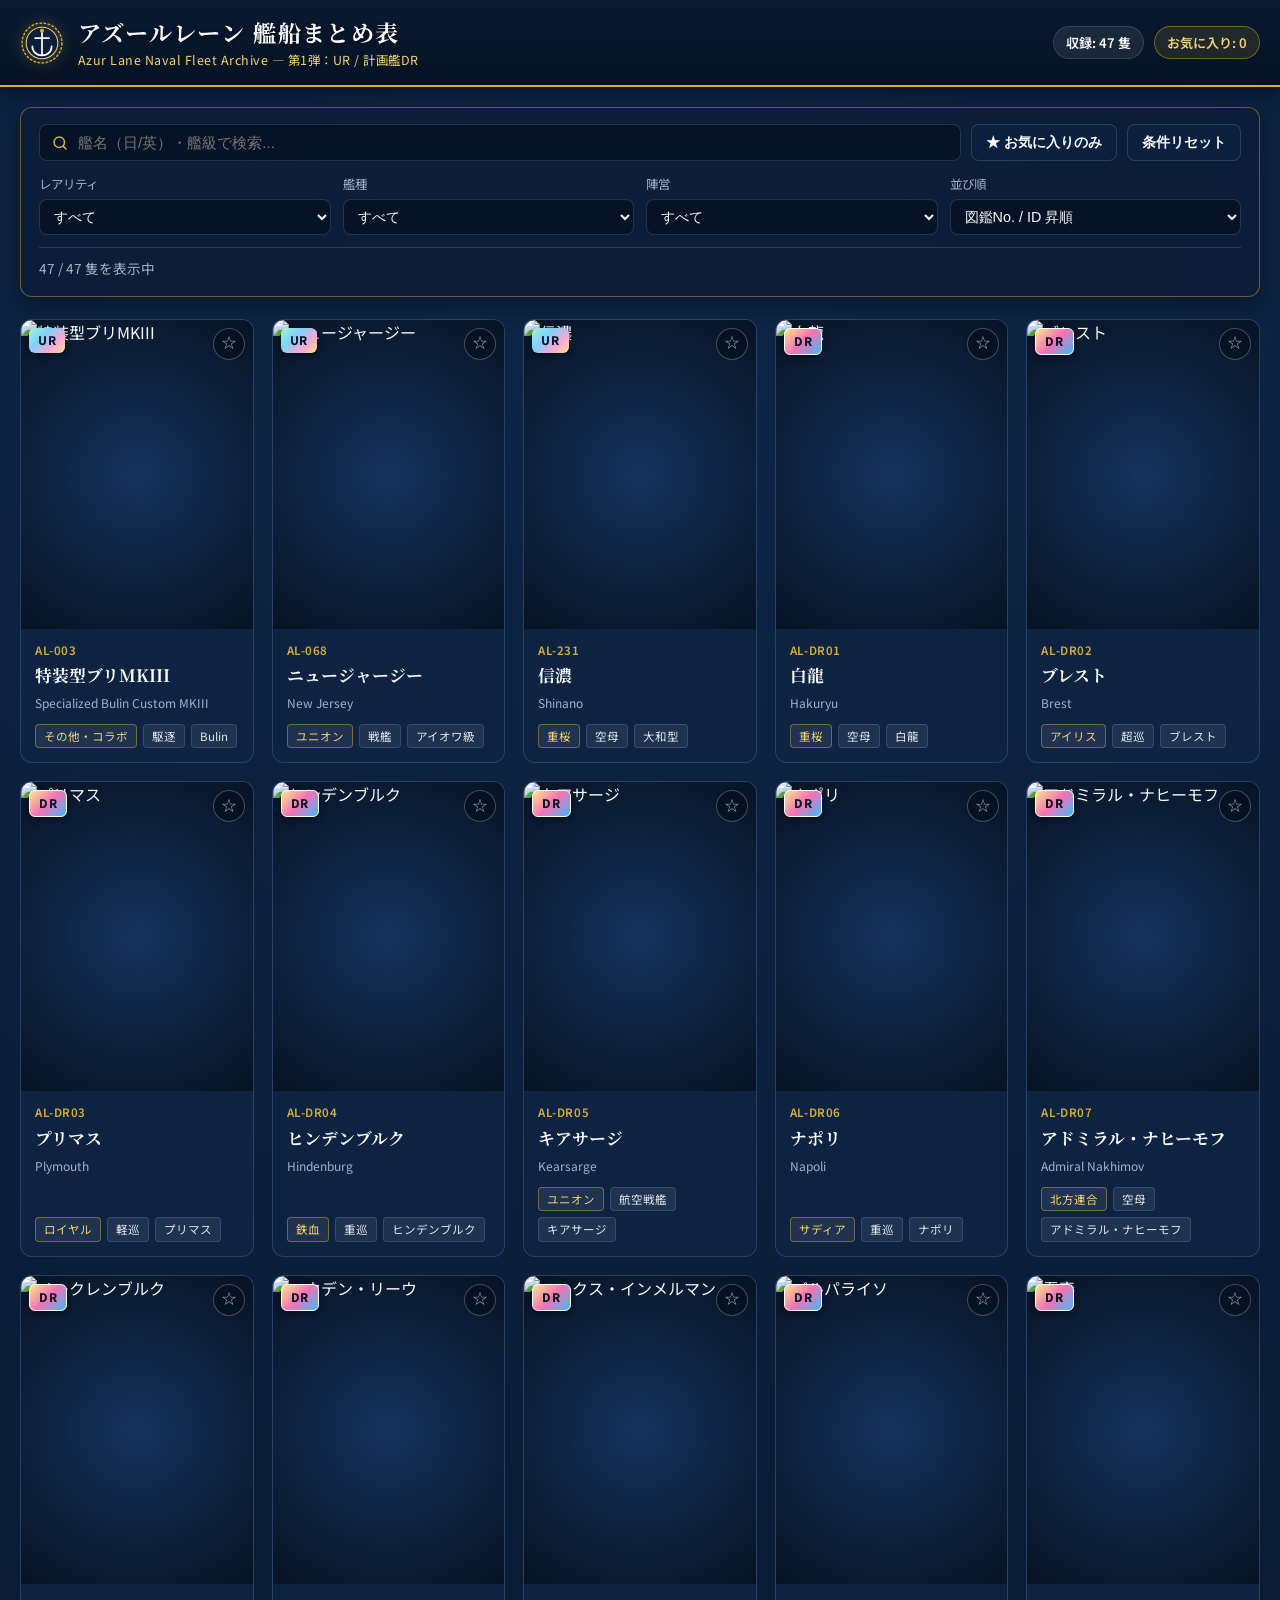
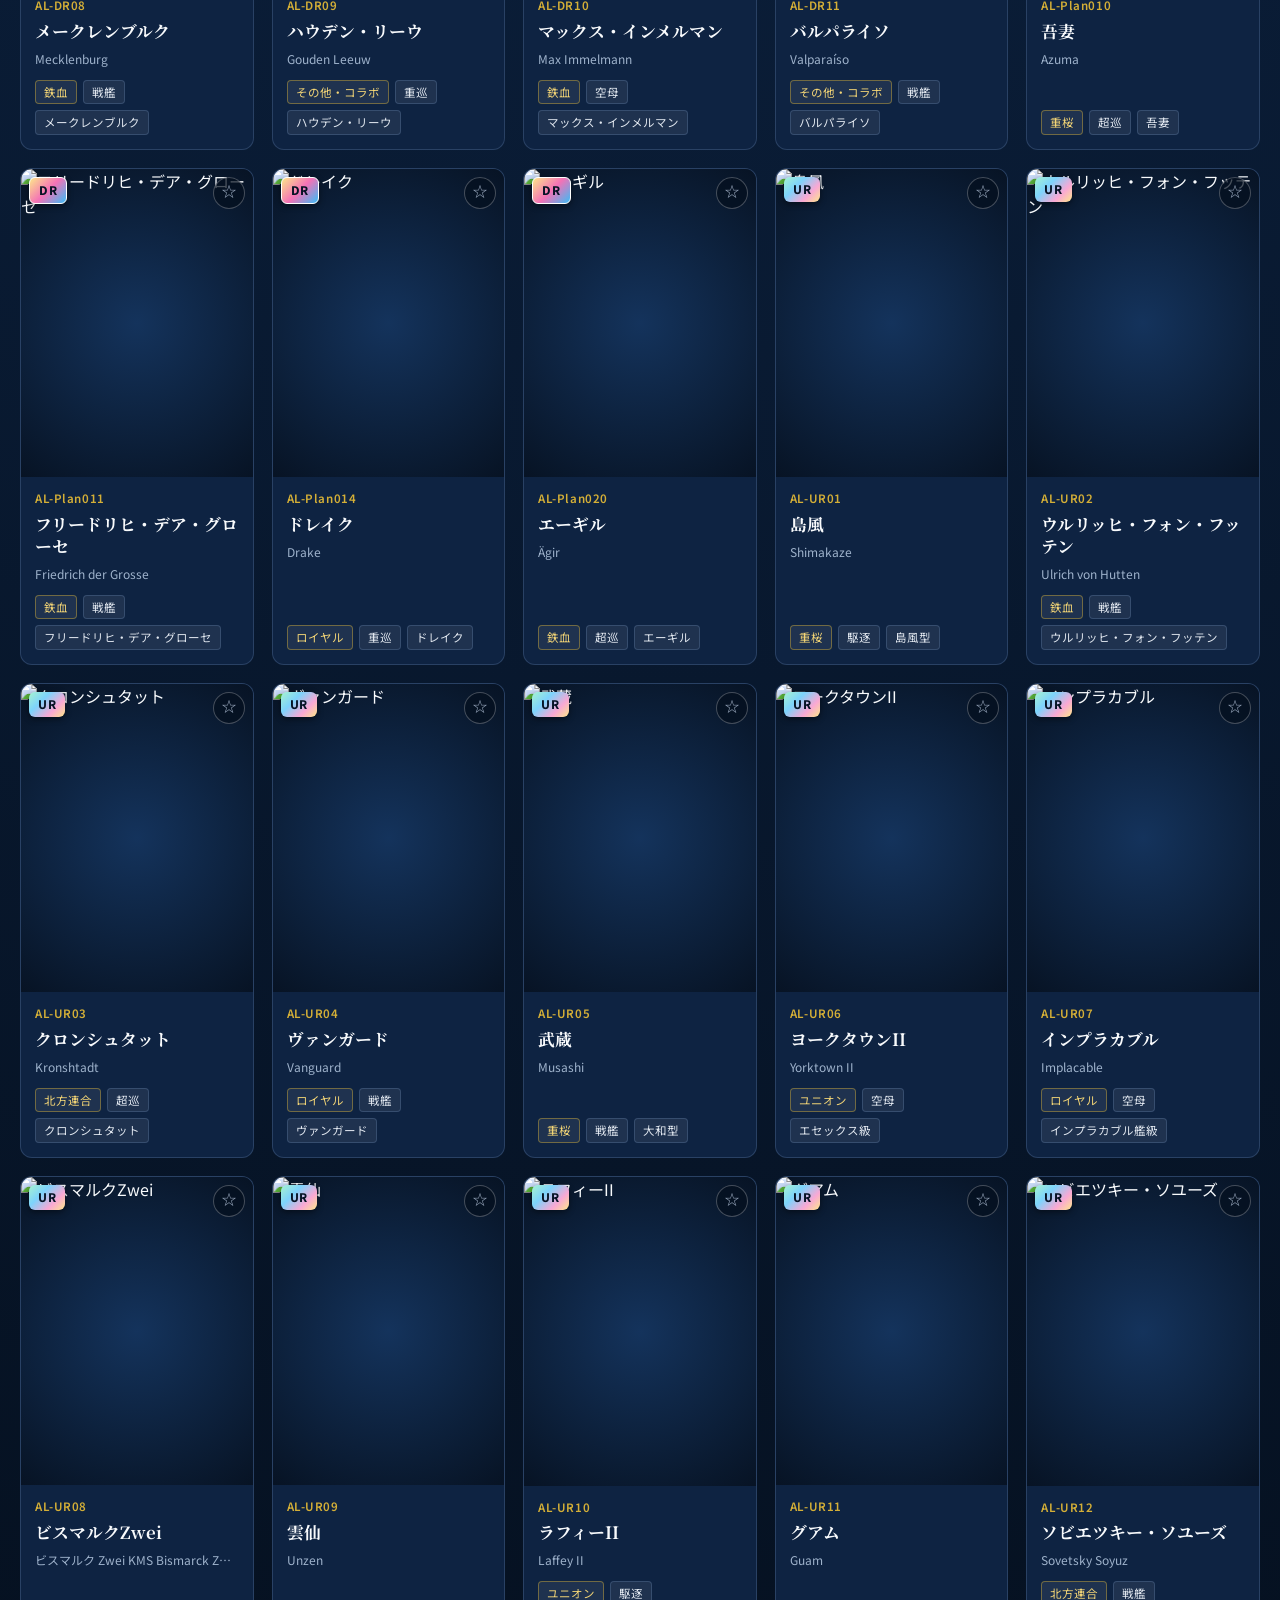
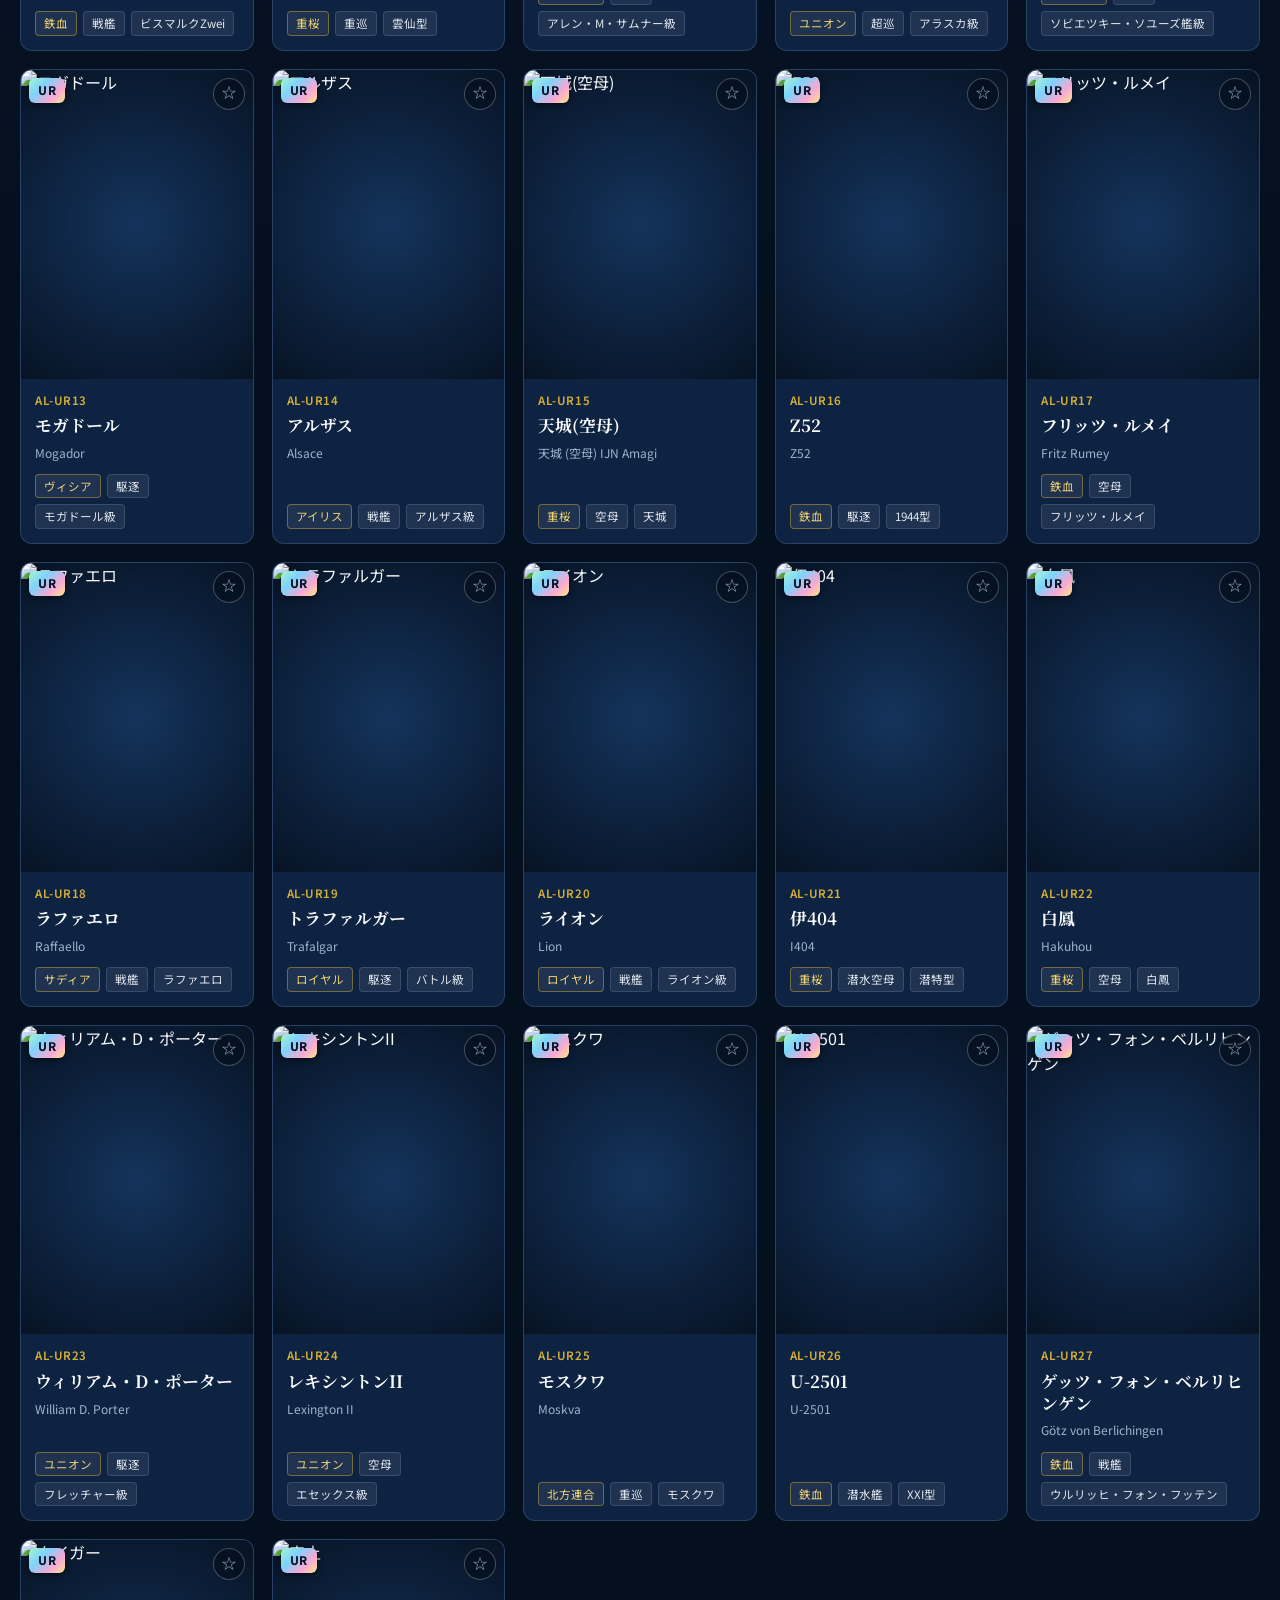
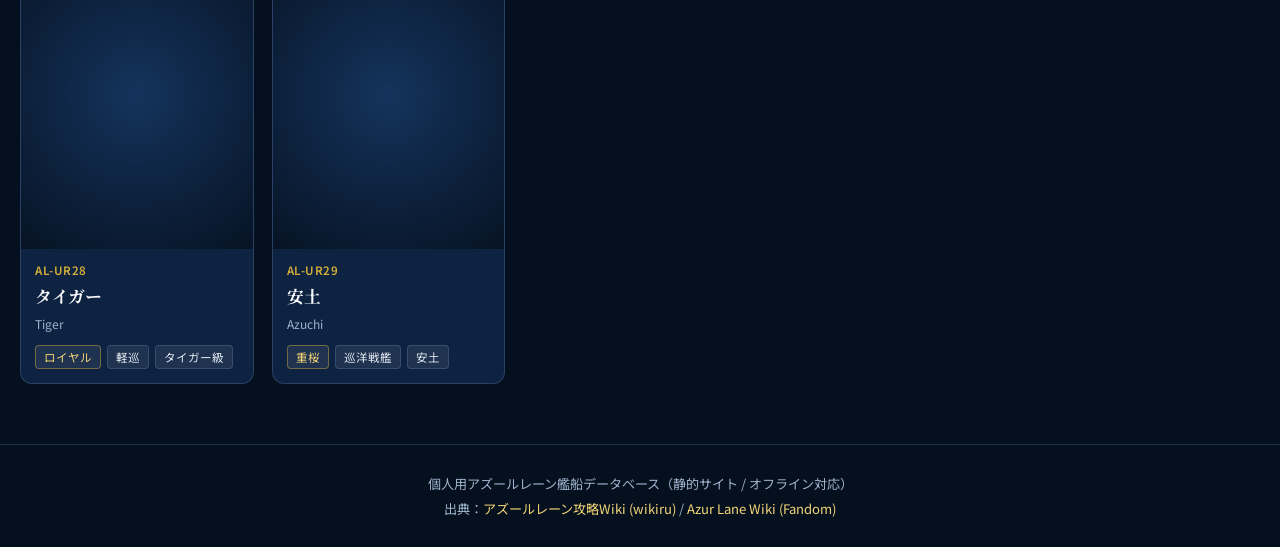
==== app/index.html @ b66659e2 "feat: build Azur Lane ship summary tool (v1: 47 UR/DR ships)" ====
<!DOCTYPE html>
<html lang="ja">
<head>
  <meta charset="UTF-8">
  <meta name="viewport" content="width=device-width, initial-scale=1.0">
  <title>アズールレーン 艦船まとめ表</title>
  <meta name="description" content="『アズールレーン』の艦船（UR・計画艦DR）データベース・スキル・着せ替えまとめ">
  <meta name="theme-color" content="#0f2744">
  <link rel="manifest" href="manifest.json">
  <link rel="preconnect" href="https://fonts.googleapis.com">
  <link rel="preconnect" href="https://fonts.gstatic.com" crossorigin>
  <link href="https://fonts.googleapis.com/css2?family=Noto+Sans+JP:wght@400;500;700&family=Noto+Serif+JP:wght@600;700&display=swap" rel="stylesheet">
  <link rel="stylesheet" href="style.css">
</head>
<body>
  <header class="naval-header">
    <div class="header-inner">
      <div class="brand">
        <svg class="brand-emblem" viewBox="0 0 64 64" width="44" height="44" aria-hidden="true">
          <circle cx="32" cy="32" r="29" fill="none" stroke="#d4af37" stroke-width="2" stroke-dasharray="4 2"/>
          <circle cx="32" cy="32" r="23" fill="#0b1f3a" stroke="#f0d078" stroke-width="1.5"/>
          <path d="M32 14v36M22 25h20M18 37c0 8 6.5 13 14 13s14-5 14-13" fill="none" stroke="#f8fafc" stroke-width="2.6" stroke-linecap="round" stroke-linejoin="round"/>
          <circle cx="32" cy="14" r="3" fill="#d4af37"/>
        </svg>
        <div>
          <h1 class="brand-title">アズールレーン 艦船まとめ表</h1>
          <p class="brand-sub">Azur Lane Naval Fleet Archive — 第1弾：UR / 計画艦DR</p>
        </div>
      </div>
      <div class="header-stats">
        <span class="stat-pill" id="totalCountPill">収録: -- 隻</span>
        <span class="stat-pill stat-pill-gold" id="favCountPill">お気に入り: 0</span>
      </div>
    </div>
  </header>

  <main class="container">
    <section class="controls-panel" aria-label="検索・フィルター">
      <div class="search-row">
        <div class="search-box">
          <svg class="search-icon" viewBox="0 0 24 24" width="18" height="18" aria-hidden="true">
            <circle cx="11" cy="11" r="7" fill="none" stroke="currentColor" stroke-width="2"/>
            <path d="M20 20l-3.5-3.5" stroke="currentColor" stroke-width="2" stroke-linecap="round"/>
          </svg>
          <input type="search" id="searchInput" placeholder="艦名（日/英）・艦級で検索..." autocomplete="off">
        </div>
        <button type="button" id="favFilterBtn" class="btn-toggle" aria-pressed="false">
          <span class="star-icon">★</span> お気に入りのみ
        </button>
        <button type="button" id="resetBtn" class="btn-secondary">条件リセット</button>
      </div>

      <div class="filter-row">
        <label class="filter-group">
          <span>レアリティ</span>
          <select id="rarityFilter">
            <option value="ALL">すべて</option>
            <option value="UR">UR（通常・計画DR）</option>
            <option value="DR">計画艦 DR のみ</option>
            <option value="UR_ONLY">通常 UR のみ</option>
          </select>
        </label>

        <label class="filter-group">
          <span>艦種</span>
          <select id="typeFilter">
            <option value="ALL">すべて</option>
          </select>
        </label>

        <label class="filter-group">
          <span>陣営</span>
          <select id="factionFilter">
            <option value="ALL">すべて</option>
          </select>
        </label>

        <label class="filter-group">
          <span>並び順</span>
          <select id="sortSelect">
            <option value="id-asc">図鑑No. / ID 昇順</option>
            <option value="rarity-desc">レアリティ順 (DR / UR)</option>
            <option value="name-asc">名前順 (あ〜ん / A-Z)</option>
          </select>
        </label>
      </div>

      <div class="result-bar">
        <span id="resultCountText">0 隻を表示中</span>
      </div>
    </section>

    <section id="shipGrid" class="ship-grid" aria-live="polite"></section>
    <div id="emptyState" class="empty-state hidden">
      <p>条件に一致する艦船が見つかりませんでした。</p>
    </div>
  </main>

  <footer class="naval-footer">
    <p>個人用アズールレーン艦船データベース（静的サイト / オフライン対応）</p>
    <p class="footer-note">出典：<a href="https://azurlane.wikiru.jp/" target="_blank" rel="noopener noreferrer">アズールレーン攻略Wiki (wikiru)</a> / <a href="https://blhx.fandom.com/wiki/Full_Ship_List" target="_blank" rel="noopener noreferrer">Azur Lane Wiki (Fandom)</a></p>
  </footer>

  <!-- 詳細モーダル -->
  <div id="detailModal" class="modal hidden" role="dialog" aria-modal="true" aria-labelledby="modalTitle">
    <div class="modal-backdrop" id="modalBackdrop"></div>
    <div class="modal-dialog">
      <button type="button" class="modal-close" id="modalCloseBtn" aria-label="閉じる">&times;</button>
      <div class="modal-body" id="modalBody"></div>
    </div>
  </div>

  <!-- 画像拡大ライトボックス -->
  <div id="lightbox" class="lightbox hidden" role="dialog" aria-modal="true" aria-label="画像拡大表示">
    <button type="button" class="lightbox-close" id="lightboxCloseBtn" aria-label="拡大を閉じる">&times;</button>
    <img id="lightboxImg" src="" alt="">
    <p id="lightboxCaption" class="lightbox-caption"></p>
  </div>

  <script src="data.js"></script>
  <script src="app.js"></script>
</body>
</html>
---- app/style.css ----
:root {
  --bg-deep: #05101f;
  --bg-navy: #0a1b33;
  --bg-card: #0e2342;
  --bg-card-hover: #142e54;
  --bg-panel: rgba(12, 30, 56, 0.92);
  --border-gold: rgba(212, 175, 55, 0.45);
  --border-subtle: rgba(148, 184, 232, 0.2);
  --gold: #d4af37;
  --gold-bright: #f3d576;
  --text-main: #f8fafc;
  --text-muted: #9fb3cc;
  --accent-blue: #38bdf8;
  --font-sans: 'Noto Sans JP', -apple-system, BlinkMacSystemFont, 'Segoe UI', sans-serif;
  --font-serif: 'Noto Serif JP', 'Yu Mincho', 'Hiragino Mincho ProN', Georgia, serif;
}

* {
  box-sizing: border-box;
  margin: 0;
  padding: 0;
}

body {
  font-family: var(--font-sans);
  background: radial-gradient(circle at top center, #0e274a 0%, var(--bg-deep) 65%);
  color: var(--text-main);
  min-height: 100vh;
  line-height: 1.6;
}

.hidden {
  display: none !important;
}

/* Header */
.naval-header {
  background: linear-gradient(180deg, #091a32 0%, #061224 100%);
  border-bottom: 2px solid var(--gold);
  box-shadow: 0 4px 20px rgba(0, 0, 0, 0.5);
  position: sticky;
  top: 0;
  z-index: 40;
}

.header-inner {
  max-width: 1280px;
  margin: 0 auto;
  padding: 14px 20px;
  display: flex;
  flex-wrap: wrap;
  align-items: center;
  justify-content: space-between;
  gap: 12px;
}

.brand {
  display: flex;
  align-items: center;
  gap: 14px;
}

.brand-emblem {
  flex-shrink: 0;
  filter: drop-shadow(0 0 8px rgba(212, 175, 55, 0.35));
}

.brand-title {
  font-family: var(--font-serif);
  font-size: 1.45rem;
  font-weight: 700;
  letter-spacing: 0.06em;
  color: var(--text-main);
  text-shadow: 0 1px 4px rgba(0, 0, 0, 0.6);
}

.brand-sub {
  font-size: 0.78rem;
  color: var(--gold-bright);
  letter-spacing: 0.04em;
}

.header-stats {
  display: flex;
  gap: 10px;
  align-items: center;
}

.stat-pill {
  padding: 5px 12px;
  border-radius: 999px;
  font-size: 0.82rem;
  font-weight: 600;
  background: rgba(255, 255, 255, 0.08);
  border: 1px solid var(--border-subtle);
  color: var(--text-main);
}

.stat-pill-gold {
  border-color: var(--border-gold);
  color: var(--gold-bright);
  background: rgba(212, 175, 55, 0.12);
}

/* Container */
.container {
  max-width: 1280px;
  margin: 0 auto;
  padding: 20px;
}

/* Controls */
.controls-panel {
  background: var(--bg-panel);
  border: 1px solid var(--border-gold);
  border-radius: 12px;
  padding: 16px 18px;
  margin-bottom: 22px;
  box-shadow: 0 8px 24px rgba(0, 0, 0, 0.35);
}

.search-row {
  display: flex;
  flex-wrap: wrap;
  gap: 10px;
  margin-bottom: 14px;
}

.search-box {
  flex: 1 1 260px;
  position: relative;
  display: flex;
  align-items: center;
}

.search-icon {
  position: absolute;
  left: 12px;
  color: var(--gold);
  pointer-events: none;
}

.search-box input {
  width: 100%;
  padding: 9px 14px 9px 38px;
  border-radius: 8px;
  border: 1px solid var(--border-subtle);
  background: #061326;
  color: var(--text-main);
  font-size: 0.95rem;
  outline: none;
  transition: border-color 0.2s;
}

.search-box input:focus {
  border-color: var(--gold);
}

.btn-toggle, .btn-secondary {
  padding: 8px 14px;
  border-radius: 8px;
  border: 1px solid var(--border-subtle);
  background: #0b203d;
  color: var(--text-main);
  font-size: 0.88rem;
  font-weight: 600;
  cursor: pointer;
  transition: all 0.2s;
}

.btn-toggle:hover, .btn-secondary:hover {
  border-color: var(--gold);
  background: #133057;
}

.btn-toggle.active {
  background: rgba(212, 175, 55, 0.2);
  border-color: var(--gold-bright);
  color: var(--gold-bright);
}

.filter-row {
  display: grid;
  grid-template-columns: repeat(auto-fit, minmax(180px, 1fr));
  gap: 12px;
}

.filter-group {
  display: flex;
  flex-direction: column;
  gap: 4px;
  font-size: 0.78rem;
  color: var(--text-muted);
}

.filter-group select {
  padding: 8px 10px;
  border-radius: 8px;
  border: 1px solid var(--border-subtle);
  background: #061326;
  color: var(--text-main);
  font-size: 0.9rem;
  outline: none;
}

.filter-group select:focus {
  border-color: var(--gold);
}

.result-bar {
  margin-top: 12px;
  padding-top: 10px;
  border-top: 1px solid var(--border-subtle);
  font-size: 0.85rem;
  color: var(--text-muted);
}

/* Ship Grid */
.ship-grid {
  display: grid;
  grid-template-columns: repeat(auto-fill, minmax(220px, 1fr));
  gap: 18px;
}

.ship-card {
  background: var(--bg-card);
  border: 1px solid var(--border-subtle);
  border-radius: 12px;
  overflow: hidden;
  display: flex;
  flex-direction: column;
  cursor: pointer;
  transition: transform 0.2s, border-color 0.2s, box-shadow 0.2s;
  position: relative;
}

.ship-card:hover {
  transform: translateY(-4px);
  border-color: var(--gold);
  background: var(--bg-card-hover);
  box-shadow: 0 10px 26px rgba(0, 0, 0, 0.45);
}

.card-thumb-wrap {
  position: relative;
  width: 100%;
  aspect-ratio: 3 / 4;
  background: radial-gradient(circle at center, #14335c 0%, #071324 100%);
  overflow: hidden;
}

.card-thumb {
  width: 100%;
  height: 100%;
  object-fit: cover;
  object-position: top center;
  transition: transform 0.3s;
}

.ship-card:hover .card-thumb {
  transform: scale(1.04);
}

.card-fav-btn {
  position: absolute;
  top: 8px;
  right: 8px;
  width: 32px;
  height: 32px;
  border-radius: 50%;
  border: 1px solid rgba(255, 255, 255, 0.25);
  background: rgba(5, 16, 31, 0.72);
  color: #94a3b8;
  font-size: 1rem;
  cursor: pointer;
  display: flex;
  align-items: center;
  justify-content: center;
  z-index: 2;
  transition: all 0.2s;
}

.card-fav-btn:hover, .card-fav-btn.active {
  color: var(--gold-bright);
  border-color: var(--gold);
  background: rgba(15, 39, 68, 0.92);
}

.rarity-badge {
  position: absolute;
  top: 8px;
  left: 8px;
  padding: 3px 9px;
  border-radius: 6px;
  font-size: 0.74rem;
  font-weight: 800;
  letter-spacing: 0.06em;
  color: #061325;
  box-shadow: 0 2px 6px rgba(0, 0, 0, 0.45);
}

.rarity-ur {
  background: linear-gradient(135deg, #a7f3d0 0%, #7dd3fc 35%, #f9a8d4 70%, #fde68a 100%);
}

.rarity-dr {
  background: linear-gradient(135deg, #fde68a 0%, #f472b6 50%, #38bdf8 100%);
  border: 1px solid #fff;
}

.card-body {
  padding: 12px 14px 14px;
  display: flex;
  flex-direction: column;
  gap: 6px;
  flex: 1;
}

.card-id {
  font-size: 0.72rem;
  color: var(--gold);
  font-weight: 600;
  letter-spacing: 0.05em;
}

.card-name {
  font-family: var(--font-serif);
  font-size: 1.05rem;
  font-weight: 700;
  color: var(--text-main);
  line-height: 1.3;
}

.card-name-en {
  font-size: 0.75rem;
  color: var(--text-muted);
  white-space: nowrap;
  overflow: hidden;
  text-overflow: ellipsis;
}

.card-tags {
  display: flex;
  flex-wrap: wrap;
  gap: 6px;
  margin-top: auto;
  padding-top: 6px;
}

.tag {
  font-size: 0.72rem;
  padding: 2px 8px;
  border-radius: 4px;
  background: rgba(255, 255, 255, 0.07);
  border: 1px solid var(--border-subtle);
  color: #e2e8f0;
}

.tag-faction {
  border-color: var(--border-gold);
  color: var(--gold-bright);
}

.empty-state {
  text-align: center;
  padding: 60px 20px;
  color: var(--text-muted);
  background: var(--bg-panel);
  border-radius: 12px;
  border: 1px dashed var(--border-subtle);
}

/* Modal */
.modal {
  position: fixed;
  inset: 0;
  z-index: 100;
  display: flex;
  align-items: center;
  justify-content: center;
  padding: 16px;
}

.modal-backdrop {
  position: absolute;
  inset: 0;
  background: rgba(3, 10, 20, 0.8);
  backdrop-filter: blur(4px);
}

.modal-dialog {
  position: relative;
  width: 100%;
  max-width: 900px;
  max-height: 90vh;
  overflow-y: auto;
  background: var(--bg-navy);
  border: 1.5px solid var(--gold);
  border-radius: 14px;
  box-shadow: 0 20px 50px rgba(0, 0, 0, 0.7);
  padding: 24px;
  z-index: 1;
}

.modal-close {
  position: absolute;
  top: 12px;
  right: 16px;
  background: none;
  border: none;
  color: var(--text-muted);
  font-size: 1.9rem;
  line-height: 1;
  cursor: pointer;
}

.modal-close:hover {
  color: var(--gold-bright);
}

.modal-grid {
  display: grid;
  grid-template-columns: 300px 1fr;
  gap: 24px;
}

@media (max-width: 760px) {
  .modal-grid {
    grid-template-columns: 1fr;
  }
}

.gallery-main {
  background: #061325;
  border: 1px solid var(--border-subtle);
  border-radius: 10px;
  overflow: hidden;
  cursor: zoom-in;
  position: relative;
}

.gallery-main img {
  width: 100%;
  max-height: 440px;
  object-fit: contain;
  display: block;
}

.gallery-hint {
  text-align: center;
  font-size: 0.72rem;
  color: var(--text-muted);
  padding: 4px;
  background: rgba(0, 0, 0, 0.35);
}

.gallery-credit {
  font-size: 0.72rem;
  color: var(--text-muted);
  margin-top: 6px;
  word-break: break-all;
}

.gallery-tabs {
  display: flex;
  flex-wrap: wrap;
  gap: 6px;
  margin-top: 10px;
}

.gallery-tab {
  padding: 4px 10px;
  border-radius: 6px;
  border: 1px solid var(--border-subtle);
  background: #08172c;
  color: var(--text-main);
  font-size: 0.76rem;
  cursor: pointer;
}

.gallery-tab.active {
  border-color: var(--gold);
  background: rgba(212, 175, 55, 0.22);
  color: var(--gold-bright);
  font-weight: 600;
}

.detail-header {
  display: flex;
  flex-wrap: wrap;
  align-items: center;
  gap: 10px;
  margin-bottom: 12px;
}

.detail-title {
  font-family: var(--font-serif);
  font-size: 1.55rem;
  font-weight: 700;
}

.detail-en {
  font-size: 0.9rem;
  color: var(--text-muted);
  margin-bottom: 14px;
}

.meta-table {
  width: 100%;
  border-collapse: collapse;
  margin-bottom: 18px;
  font-size: 0.88rem;
}

.meta-table th, .meta-table td {
  padding: 7px 10px;
  border-bottom: 1px solid var(--border-subtle);
  text-align: left;
}

.meta-table th {
  width: 110px;
  color: var(--gold-bright);
  font-weight: 600;
}

.section-heading {
  font-family: var(--font-serif);
  font-size: 1.05rem;
  color: var(--gold-bright);
  border-left: 3px solid var(--gold);
  padding-left: 10px;
  margin: 16px 0 10px;
}

.skill-list {
  display: flex;
  flex-direction: column;
  gap: 10px;
}

.skill-item {
  background: rgba(6, 19, 38, 0.75);
  border: 1px solid var(--border-subtle);
  border-radius: 8px;
  padding: 10px 12px;
}

.skill-name {
  font-weight: 700;
  color: var(--accent-blue);
  font-size: 0.92rem;
  margin-bottom: 4px;
}

.skill-desc {
  font-size: 0.83rem;
  color: #e2e8f0;
  line-height: 1.55;
}

.source-box {
  margin-top: 14px;
  padding: 10px 12px;
  background: rgba(255, 255, 255, 0.04);
  border-radius: 8px;
  font-size: 0.8rem;
  color: var(--text-muted);
}

.source-box a {
  color: var(--gold-bright);
  word-break: break-all;
}

/* Lightbox */
.lightbox {
  position: fixed;
  inset: 0;
  z-index: 200;
  background: rgba(2, 8, 18, 0.94);
  display: flex;
  flex-direction: column;
  align-items: center;
  justify-content: center;
  padding: 20px;
}

.lightbox img {
  max-width: 95vw;
  max-height: 85vh;
  object-fit: contain;
  border: 1px solid var(--border-gold);
  border-radius: 8px;
}

.lightbox-caption {
  margin-top: 12px;
  color: var(--gold-bright);
  font-size: 0.95rem;
}

.lightbox-close {
  position: absolute;
  top: 16px;
  right: 24px;
  background: none;
  border: none;
  color: #fff;
  font-size: 2.4rem;
  cursor: pointer;
}

/* Footer */
.naval-footer {
  text-align: center;
  padding: 28px 20px;
  margin-top: 40px;
  border-top: 1px solid var(--border-subtle);
  font-size: 0.82rem;
  color: var(--text-muted);
}

.footer-note {
  margin-top: 4px;
}

.footer-note a {
  color: var(--gold-bright);
  text-decoration: none;
}

.footer-note a:hover {
  text-decoration: underline;
}
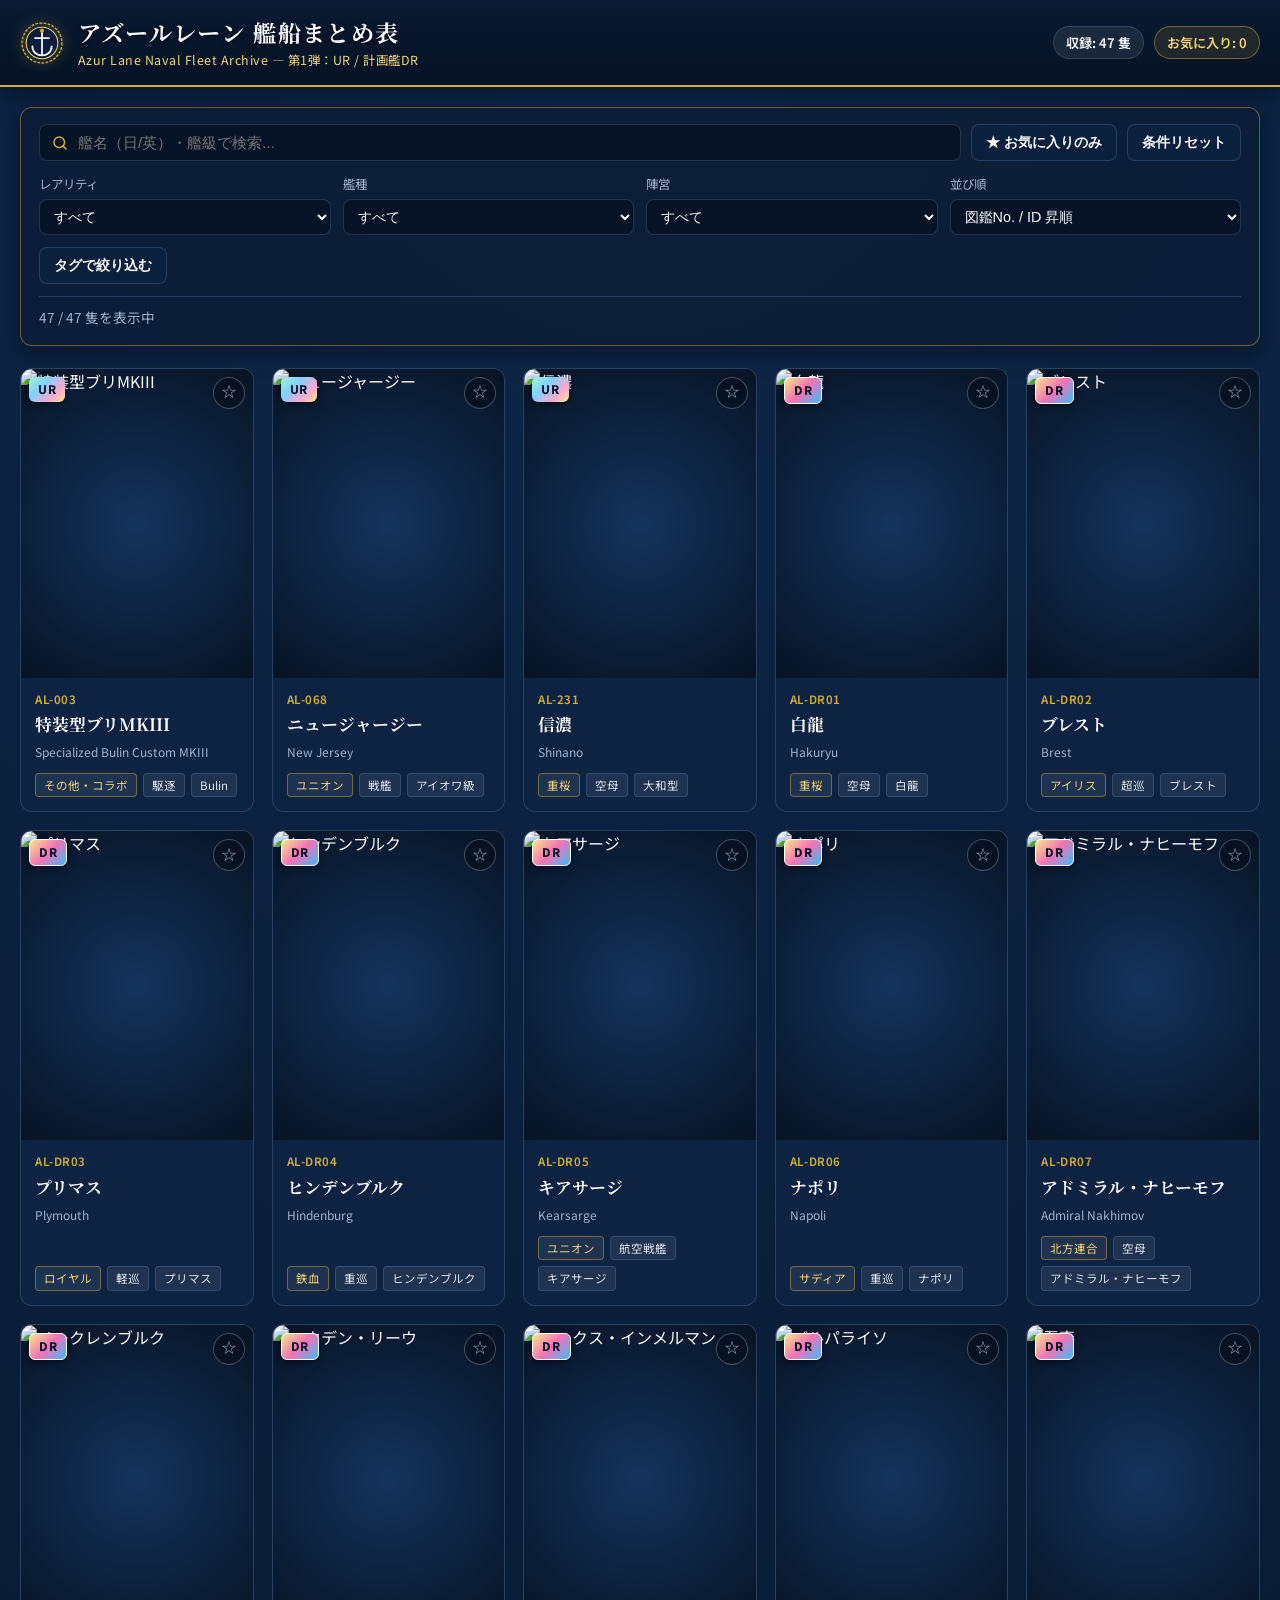
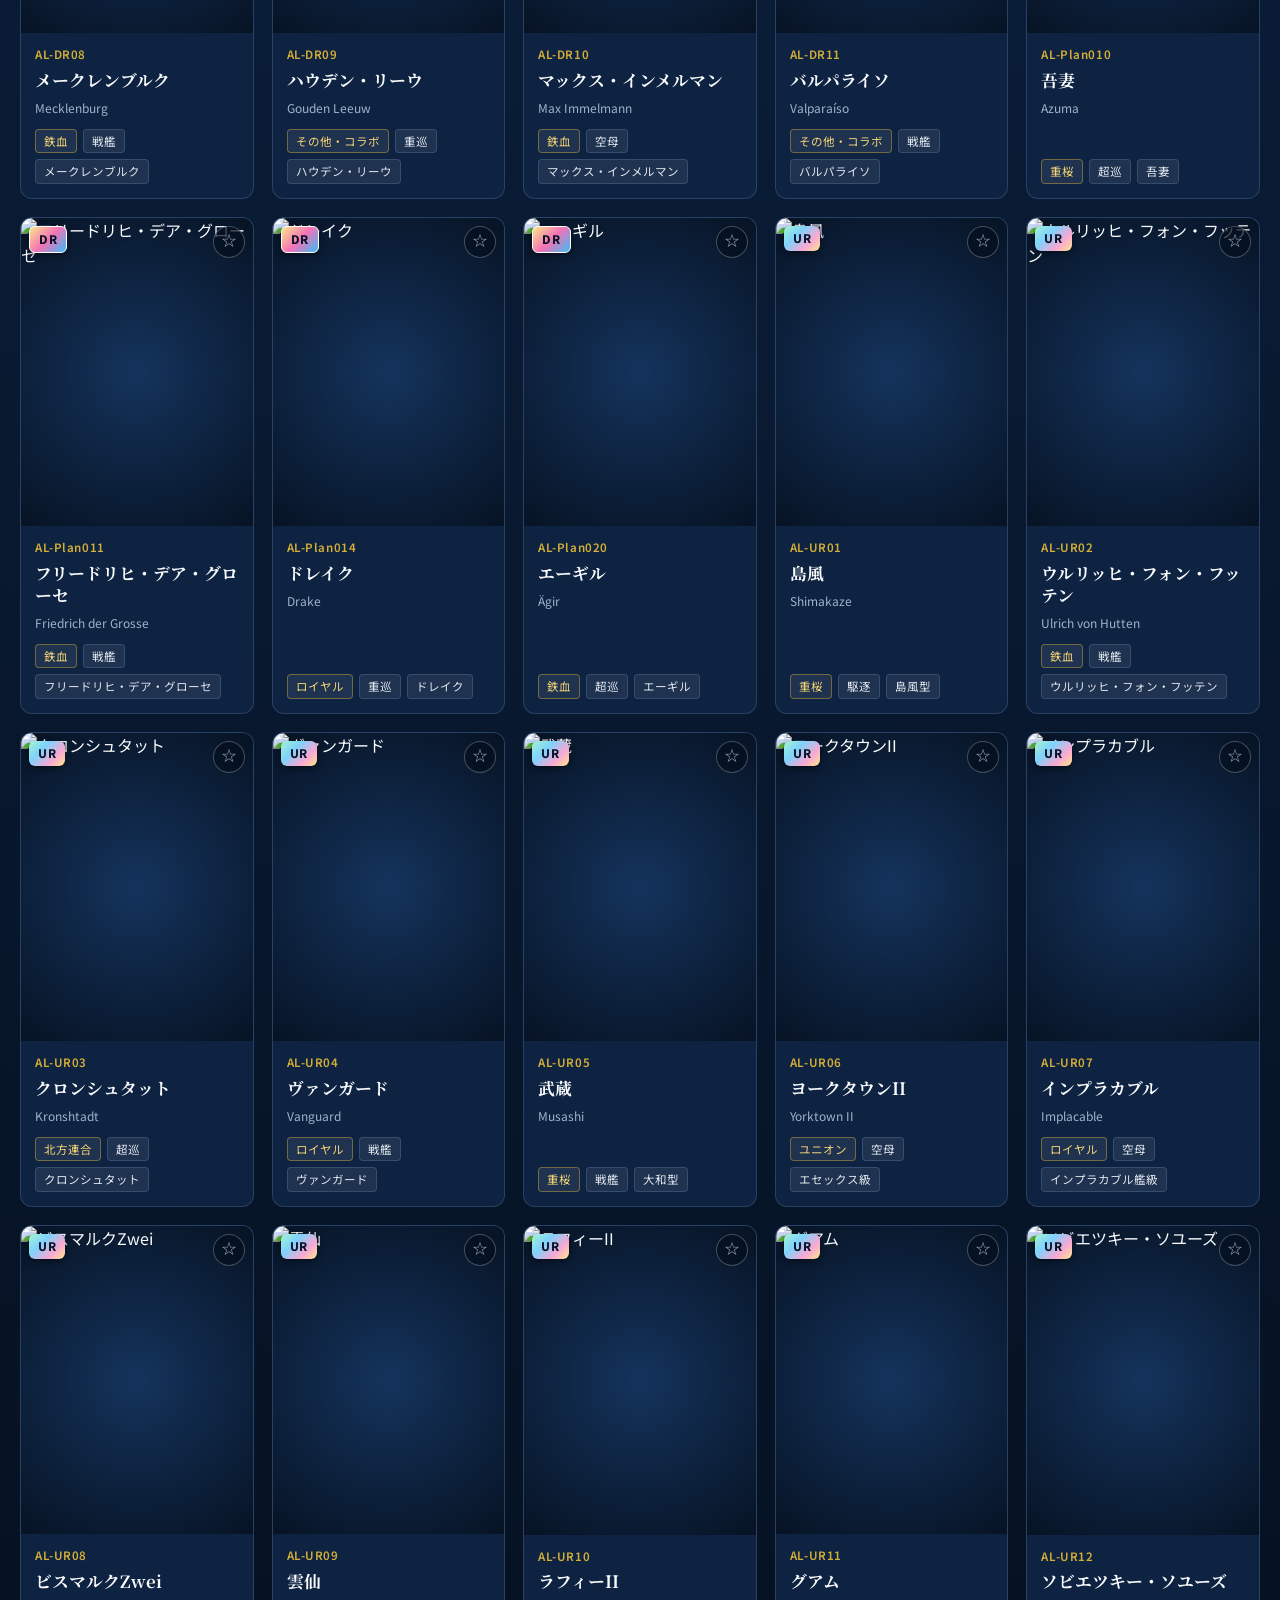
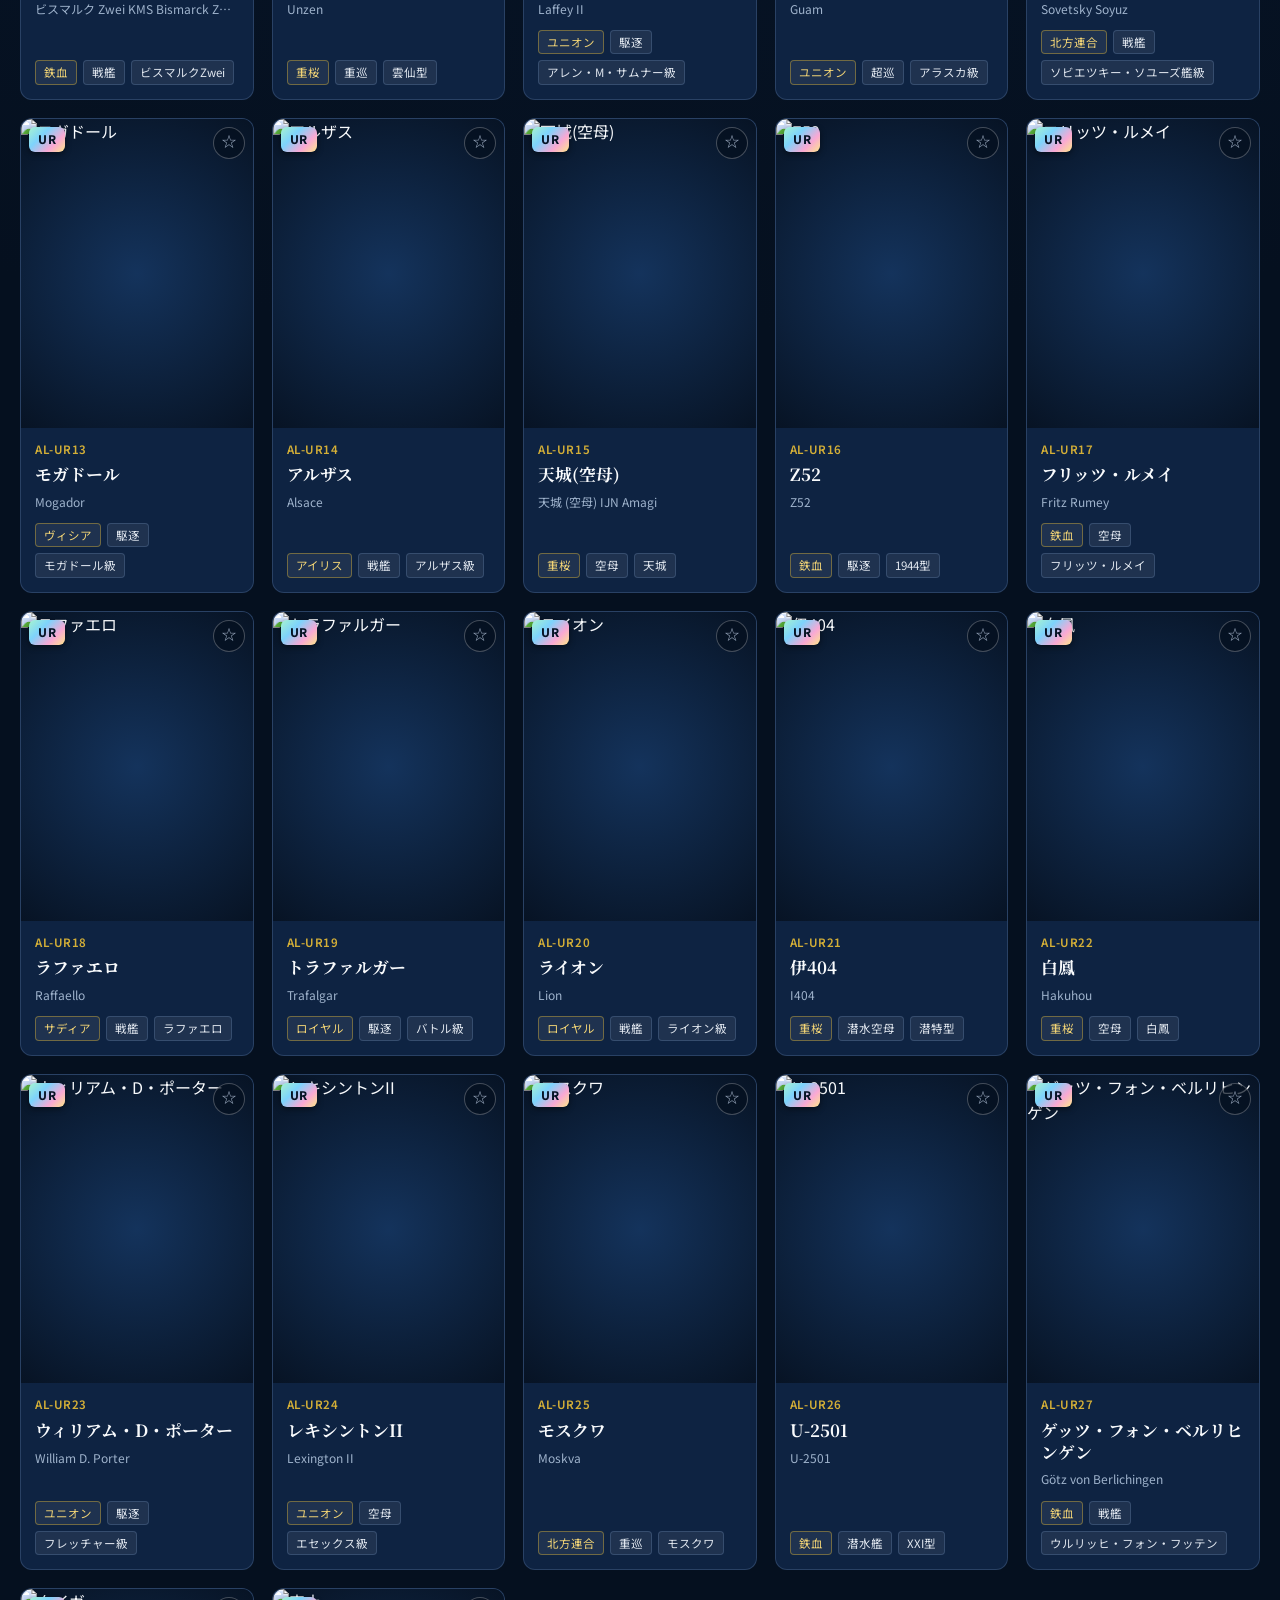
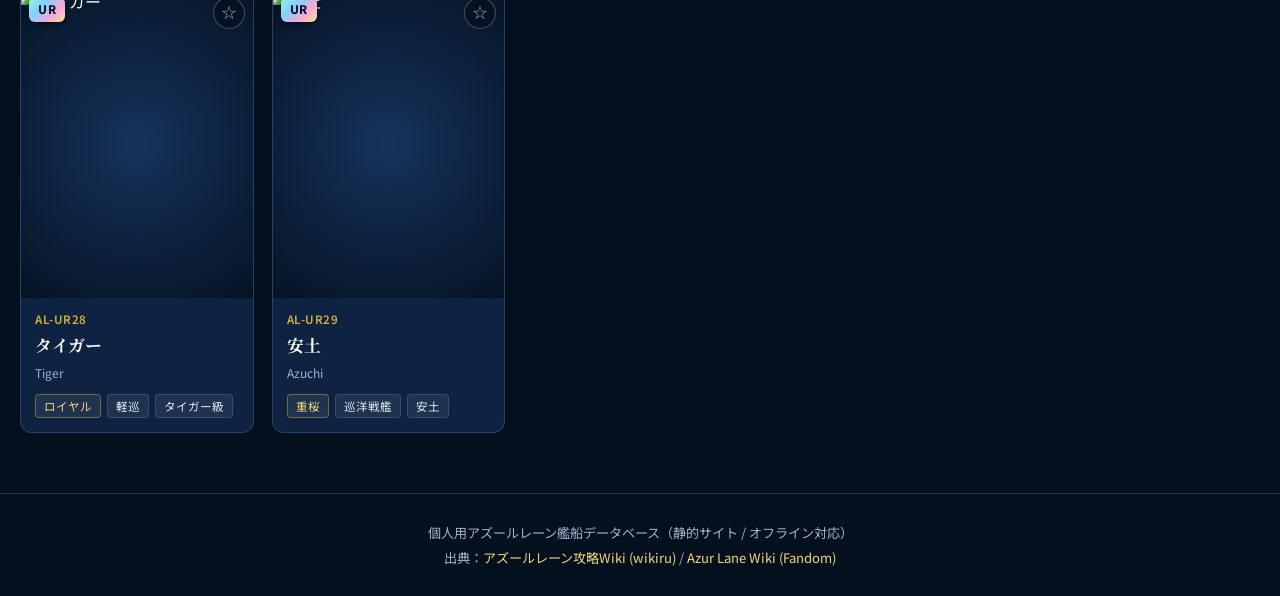
==== commit f83ce963: "feat: add tag filters (5 groups, AND logic) and update Azuchi normal portrait" ====
--- a/app/index.html
+++ b/app/index.html
@@ -85,6 +85,16 @@
         </label>
       </div>
 
+      <div class="tag-filter-section">
+        <div class="tag-filter-header">
+          <button type="button" id="tagToggleBtn" class="btn-toggle" aria-expanded="false">
+            タグで絞り込む <span id="selectedTagCountBadge" class="tag-count-badge hidden">0</span>
+          </button>
+          <button type="button" id="clearTagsBtn" class="btn-secondary hidden">選択タグを解除</button>
+        </div>
+        <div id="tagFilterPanel" class="tag-filter-panel hidden"></div>
+      </div>
+
       <div class="result-bar">
         <span id="resultCountText">0 隻を表示中</span>
       </div>
@@ -113,8 +123,16 @@
   <!-- 画像拡大ライトボックス -->
   <div id="lightbox" class="lightbox hidden" role="dialog" aria-modal="true" aria-label="画像拡大表示">
     <button type="button" class="lightbox-close" id="lightboxCloseBtn" aria-label="拡大を閉じる">&times;</button>
-    <img id="lightboxImg" src="" alt="">
-    <p id="lightboxCaption" class="lightbox-caption"></p>
+    <div id="lightboxStage" class="lightbox-stage">
+      <button type="button" class="lightbox-img-nav lightbox-img-prev" id="lightboxPrevImgBtn" aria-label="前の画像">&#8249;</button>
+      <img id="lightboxImg" src="" alt="" draggable="false">
+      <button type="button" class="lightbox-img-nav lightbox-img-next" id="lightboxNextImgBtn" aria-label="次の画像">&#8250;</button>
+    </div>
+    <div class="lightbox-footer">
+      <button type="button" class="lightbox-char-nav" id="lightboxPrevCharBtn" aria-label="前の艦船">&laquo; 前の艦</button>
+      <p id="lightboxCaption" class="lightbox-caption"></p>
+      <button type="button" class="lightbox-char-nav" id="lightboxNextCharBtn" aria-label="次の艦船">次の艦 &raquo;</button>
+    </div>
   </div>
 
   <script src="data.js"></script>
--- a/app/style.css
+++ b/app/style.css
@@ -215,6 +215,107 @@
   color: var(--text-muted);
 }
 
+/* Tag Filter */
+.tag-filter-section {
+  margin-top: 12px;
+}
+
+.tag-filter-header {
+  display: flex;
+  flex-wrap: wrap;
+  align-items: center;
+  gap: 8px;
+}
+
+.tag-count-badge {
+  display: inline-block;
+  margin-left: 4px;
+  padding: 1px 7px;
+  border-radius: 999px;
+  background: var(--gold);
+  color: #061325;
+  font-size: 0.75rem;
+  font-weight: 800;
+}
+
+.tag-filter-panel {
+  margin-top: 12px;
+  padding: 12px 14px;
+  background: rgba(6, 19, 38, 0.75);
+  border: 1px solid var(--border-subtle);
+  border-radius: 10px;
+  display: flex;
+  flex-direction: column;
+  gap: 10px;
+}
+
+.tag-group-row {
+  display: flex;
+  flex-wrap: wrap;
+  align-items: flex-start;
+  gap: 8px;
+}
+
+.tag-group-label {
+  flex: 0 0 112px;
+  font-size: 0.78rem;
+  font-weight: 700;
+  color: var(--gold-bright);
+  padding-top: 4px;
+}
+
+.tag-chips-wrap {
+  flex: 1;
+  display: flex;
+  flex-wrap: wrap;
+  gap: 6px;
+}
+
+.tag-chip {
+  padding: 3px 10px;
+  border-radius: 999px;
+  border: 1px solid var(--border-subtle);
+  background: #0b203d;
+  color: #e2e8f0;
+  font-size: 0.76rem;
+  cursor: pointer;
+  transition: all 0.16s;
+}
+
+.tag-chip:hover {
+  border-color: var(--gold);
+  background: #14325c;
+}
+
+.tag-chip.active {
+  background: rgba(212, 175, 55, 0.25);
+  border-color: var(--gold-bright);
+  color: var(--gold-bright);
+  font-weight: 700;
+}
+
+.tag-chip-count {
+  opacity: 0.72;
+  font-size: 0.7rem;
+  margin-left: 3px;
+}
+
+.modal-tags-wrap {
+  display: flex;
+  flex-wrap: wrap;
+  gap: 6px;
+  margin-bottom: 14px;
+}
+
+.modal-tag-pill {
+  font-size: 0.75rem;
+  padding: 2px 9px;
+  border-radius: 999px;
+  background: rgba(212, 175, 55, 0.14);
+  border: 1px solid var(--border-gold);
+  color: var(--gold-bright);
+}
+
 /* Ship Grid */
 .ship-grid {
   display: grid;
@@ -391,14 +492,14 @@
 .modal-dialog {
   position: relative;
   width: 100%;
-  max-width: 900px;
-  max-height: 90vh;
+  max-width: 1140px;
+  max-height: 92vh;
   overflow-y: auto;
   background: var(--bg-navy);
   border: 1.5px solid var(--gold);
   border-radius: 14px;
   box-shadow: 0 20px 50px rgba(0, 0, 0, 0.7);
-  padding: 24px;
+  padding: 26px;
   z-index: 1;
 }
 
@@ -420,13 +521,18 @@
 
 .modal-grid {
   display: grid;
-  grid-template-columns: 300px 1fr;
-  gap: 24px;
+  grid-template-columns: minmax(380px, 1.05fr) 1fr;
+  gap: 28px;
+  align-items: start;
 }
 
 @media (max-width: 760px) {
+  .modal-dialog {
+    padding: 18px 16px;
+  }
   .modal-grid {
     grid-template-columns: 1fr;
+    gap: 18px;
   }
 }
 
@@ -441,9 +547,16 @@
 
 .gallery-main img {
   width: 100%;
-  max-height: 440px;
+  height: auto;
+  max-height: 70vh;
   object-fit: contain;
   display: block;
+}
+
+@media (max-width: 760px) {
+  .gallery-main img {
+    max-height: 55vh;
+  }
 }
 
 .gallery-hint {
@@ -578,37 +691,155 @@
   position: fixed;
   inset: 0;
   z-index: 200;
-  background: rgba(2, 8, 18, 0.94);
+  background: rgba(2, 8, 18, 0.95);
   display: flex;
   flex-direction: column;
   align-items: center;
+  justify-content: space-between;
+  padding: 14px 16px 18px;
+}
+
+.lightbox-stage {
+  position: relative;
+  flex: 1 1 auto;
+  width: 100%;
+  min-height: 0;
+  display: flex;
+  align-items: center;
   justify-content: center;
-  padding: 20px;
-}
-
-.lightbox img {
-  max-width: 95vw;
-  max-height: 85vh;
+  overflow: hidden;
+  touch-action: none;
+  user-select: none;
+}
+
+.lightbox-stage img {
+  max-width: 92vw;
+  max-height: 80vh;
   object-fit: contain;
   border: 1px solid var(--border-gold);
   border-radius: 8px;
+  transform-origin: center center;
+  will-change: transform;
+  user-select: none;
+  -webkit-user-drag: none;
+}
+
+.lightbox-img-nav {
+  position: absolute;
+  top: 50%;
+  transform: translateY(-50%);
+  z-index: 10;
+  width: 48px;
+  height: 64px;
+  border-radius: 10px;
+  border: 1px solid rgba(212, 175, 55, 0.55);
+  background: rgba(7, 20, 38, 0.72);
+  color: var(--text-main);
+  font-size: 2.2rem;
+  line-height: 1;
+  display: flex;
+  align-items: center;
+  justify-content: center;
+  cursor: pointer;
+  transition: background 0.2s, border-color 0.2s;
+}
+
+.lightbox-img-nav:hover {
+  background: rgba(20, 46, 84, 0.92);
+  border-color: var(--gold-bright);
+  color: var(--gold-bright);
+}
+
+.lightbox-img-prev {
+  left: 10px;
+}
+
+.lightbox-img-next {
+  right: 10px;
+}
+
+.lightbox-img-nav.disabled {
+  opacity: 0.28;
+  pointer-events: none;
+}
+
+.lightbox-footer {
+  width: 100%;
+  max-width: 920px;
+  display: flex;
+  align-items: center;
+  justify-content: space-between;
+  gap: 12px;
+  padding-top: 10px;
+  z-index: 10;
 }
 
 .lightbox-caption {
-  margin-top: 12px;
-  color: var(--gold-bright);
-  font-size: 0.95rem;
+  flex: 1;
+  text-align: center;
+  color: var(--gold-bright);
+  font-size: 0.94rem;
+  font-weight: 600;
+  overflow: hidden;
+  text-overflow: ellipsis;
+  white-space: nowrap;
+}
+
+.lightbox-char-nav {
+  flex-shrink: 0;
+  padding: 8px 14px;
+  border-radius: 999px;
+  border: 1px solid var(--border-gold);
+  background: rgba(11, 32, 61, 0.9);
+  color: var(--text-main);
+  font-size: 0.84rem;
+  font-weight: 600;
+  cursor: pointer;
+  transition: all 0.2s;
+}
+
+.lightbox-char-nav:hover {
+  background: rgba(212, 175, 55, 0.24);
+  color: var(--gold-bright);
 }
 
 .lightbox-close {
   position: absolute;
-  top: 16px;
-  right: 24px;
-  background: none;
-  border: none;
+  top: 12px;
+  right: 18px;
+  z-index: 20;
+  width: 44px;
+  height: 44px;
+  border-radius: 50%;
+  background: rgba(7, 20, 38, 0.72);
+  border: 1px solid rgba(255, 255, 255, 0.22);
   color: #fff;
-  font-size: 2.4rem;
+  font-size: 1.9rem;
+  line-height: 1;
+  display: flex;
+  align-items: center;
+  justify-content: center;
   cursor: pointer;
+}
+
+.lightbox-close:hover {
+  border-color: var(--gold-bright);
+  color: var(--gold-bright);
+}
+
+@media (max-width: 600px) {
+  .lightbox-img-nav {
+    width: 44px;
+    height: 56px;
+    font-size: 2rem;
+  }
+  .lightbox-char-nav {
+    padding: 8px 11px;
+    font-size: 0.78rem;
+  }
+  .lightbox-caption {
+    font-size: 0.82rem;
+  }
 }
 
 /* Footer */
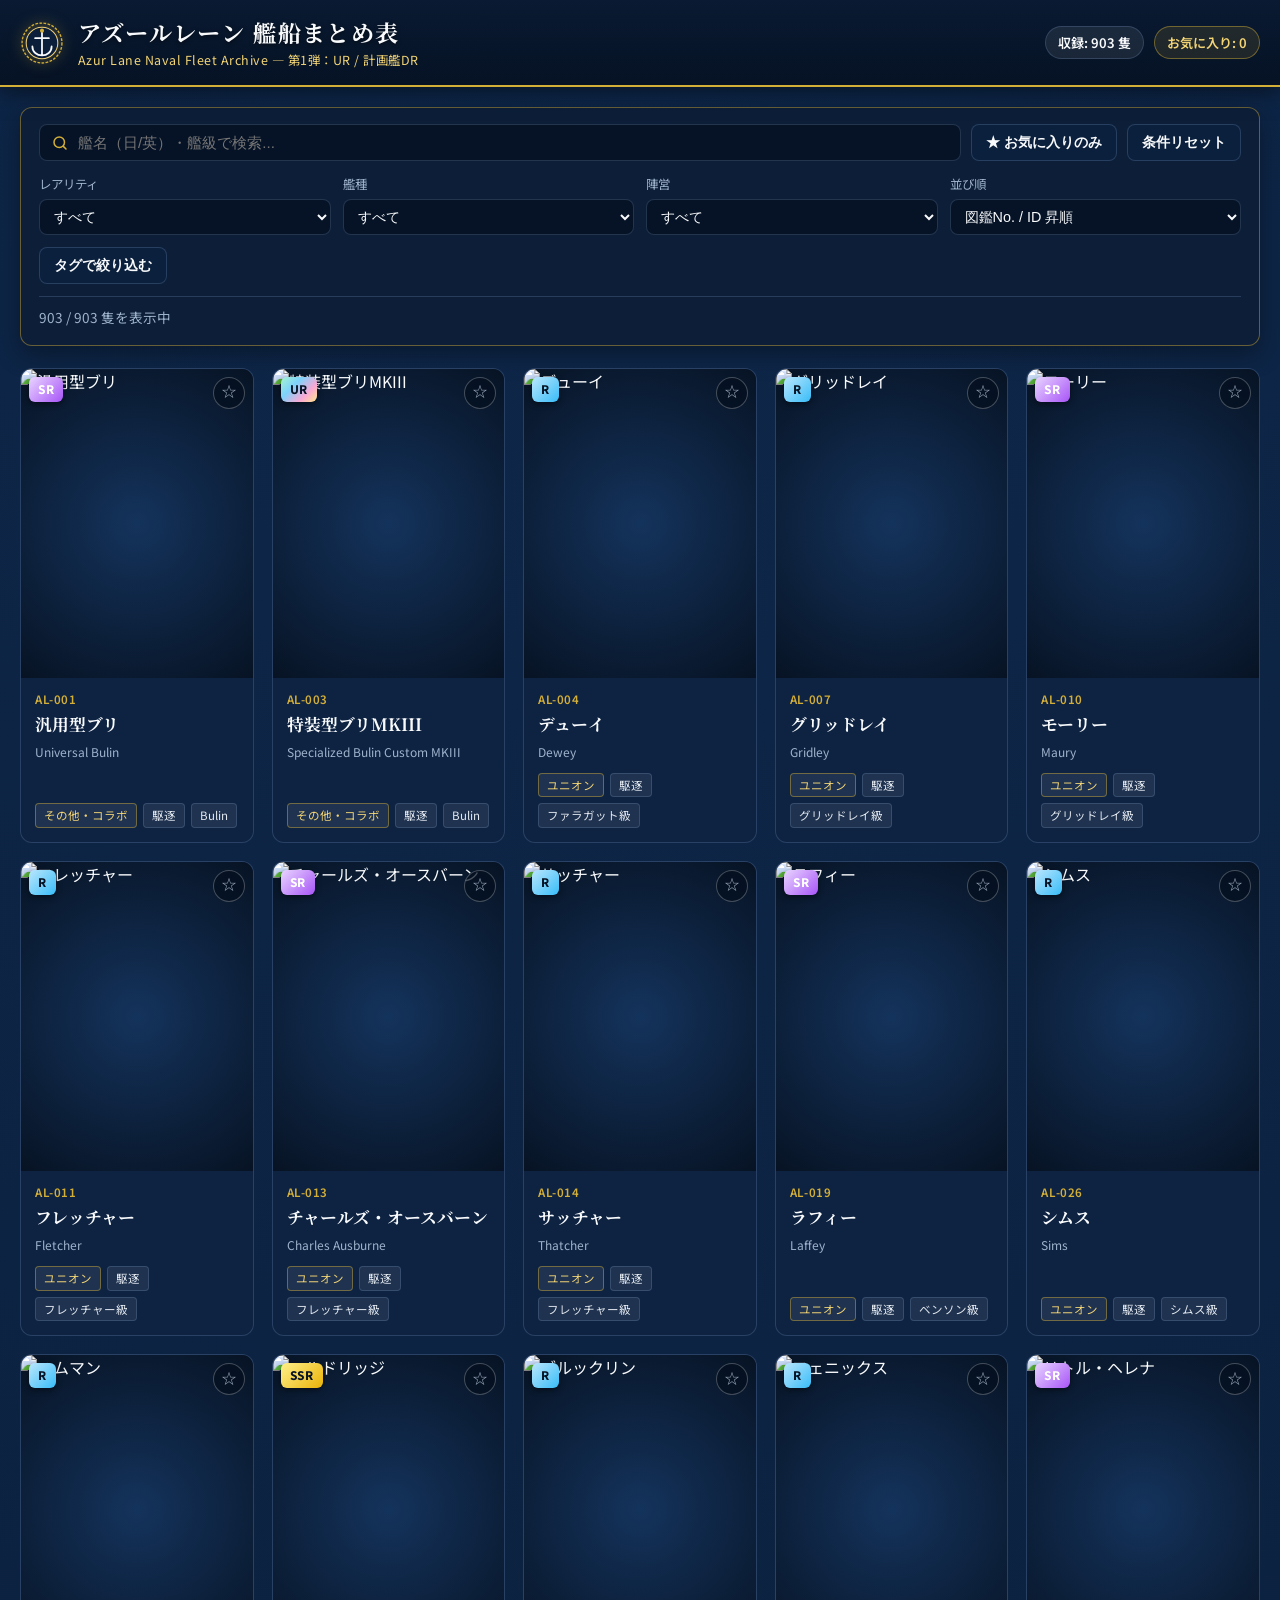
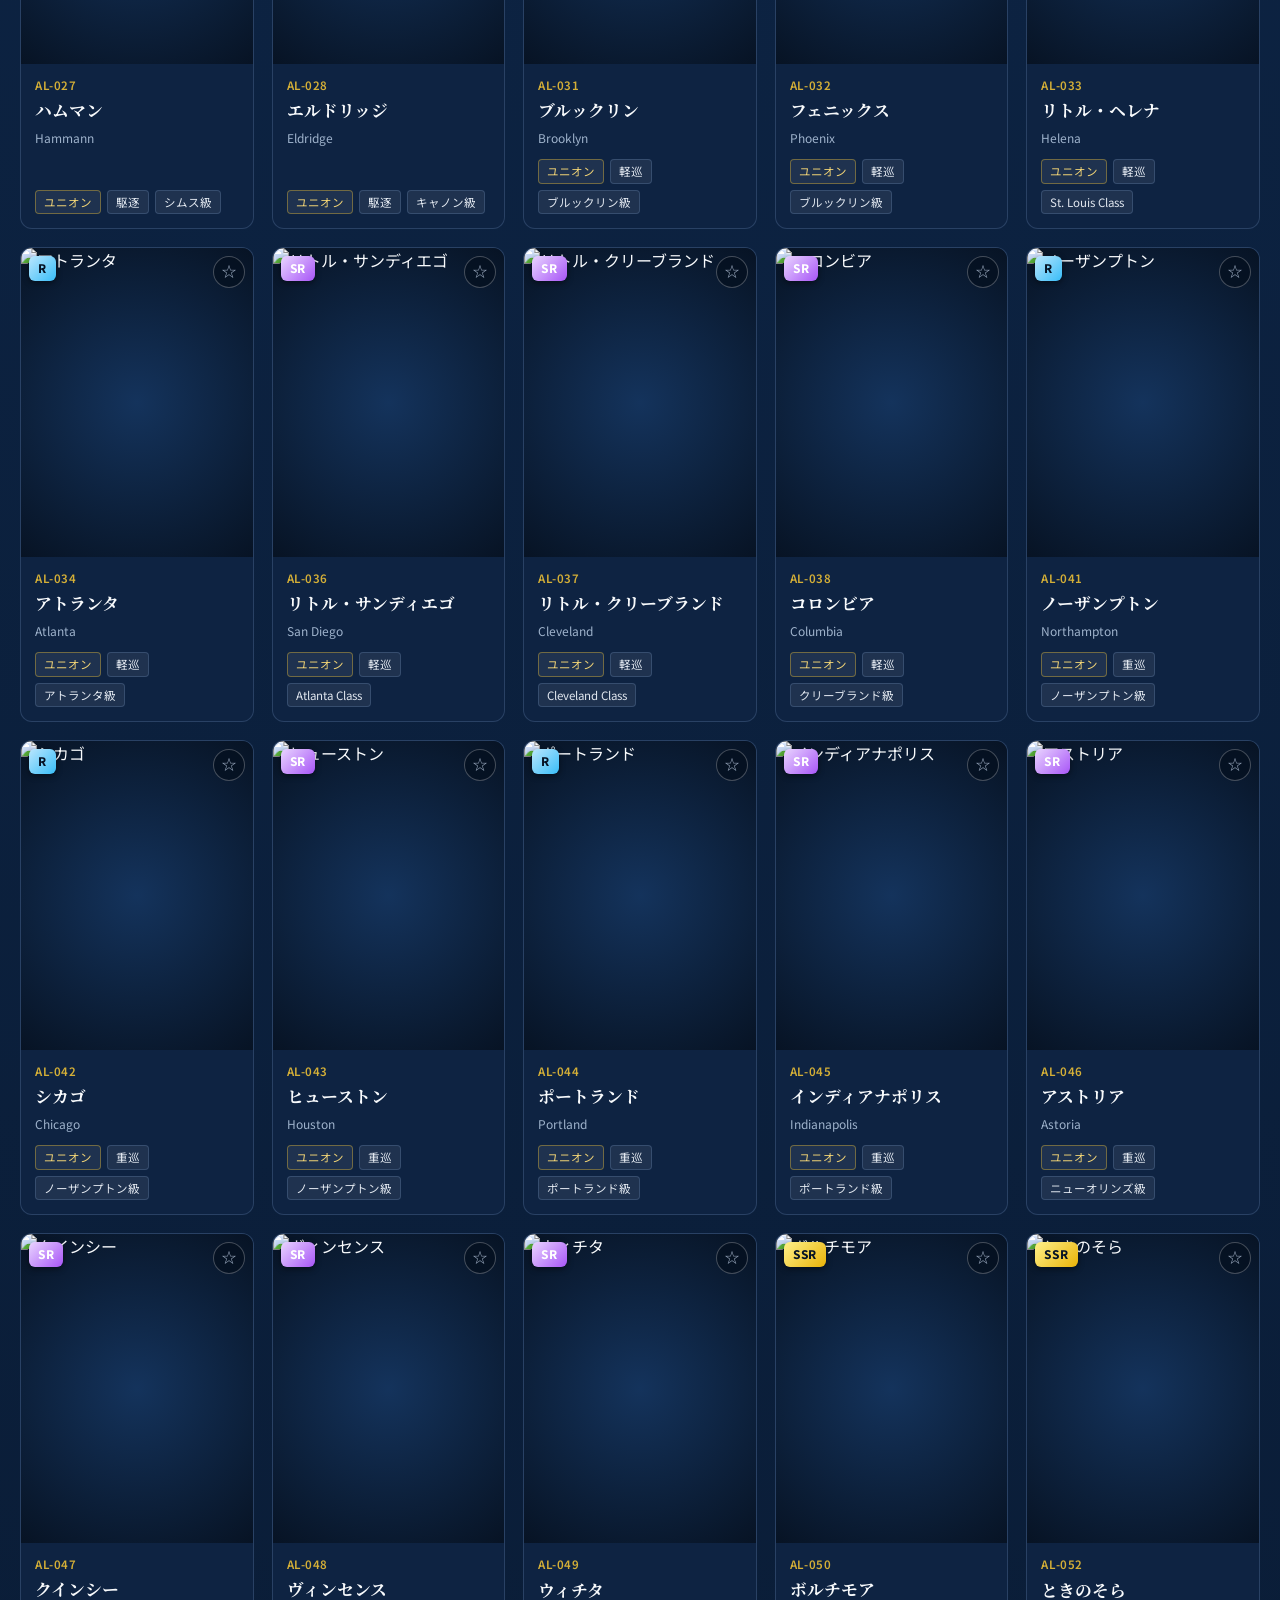
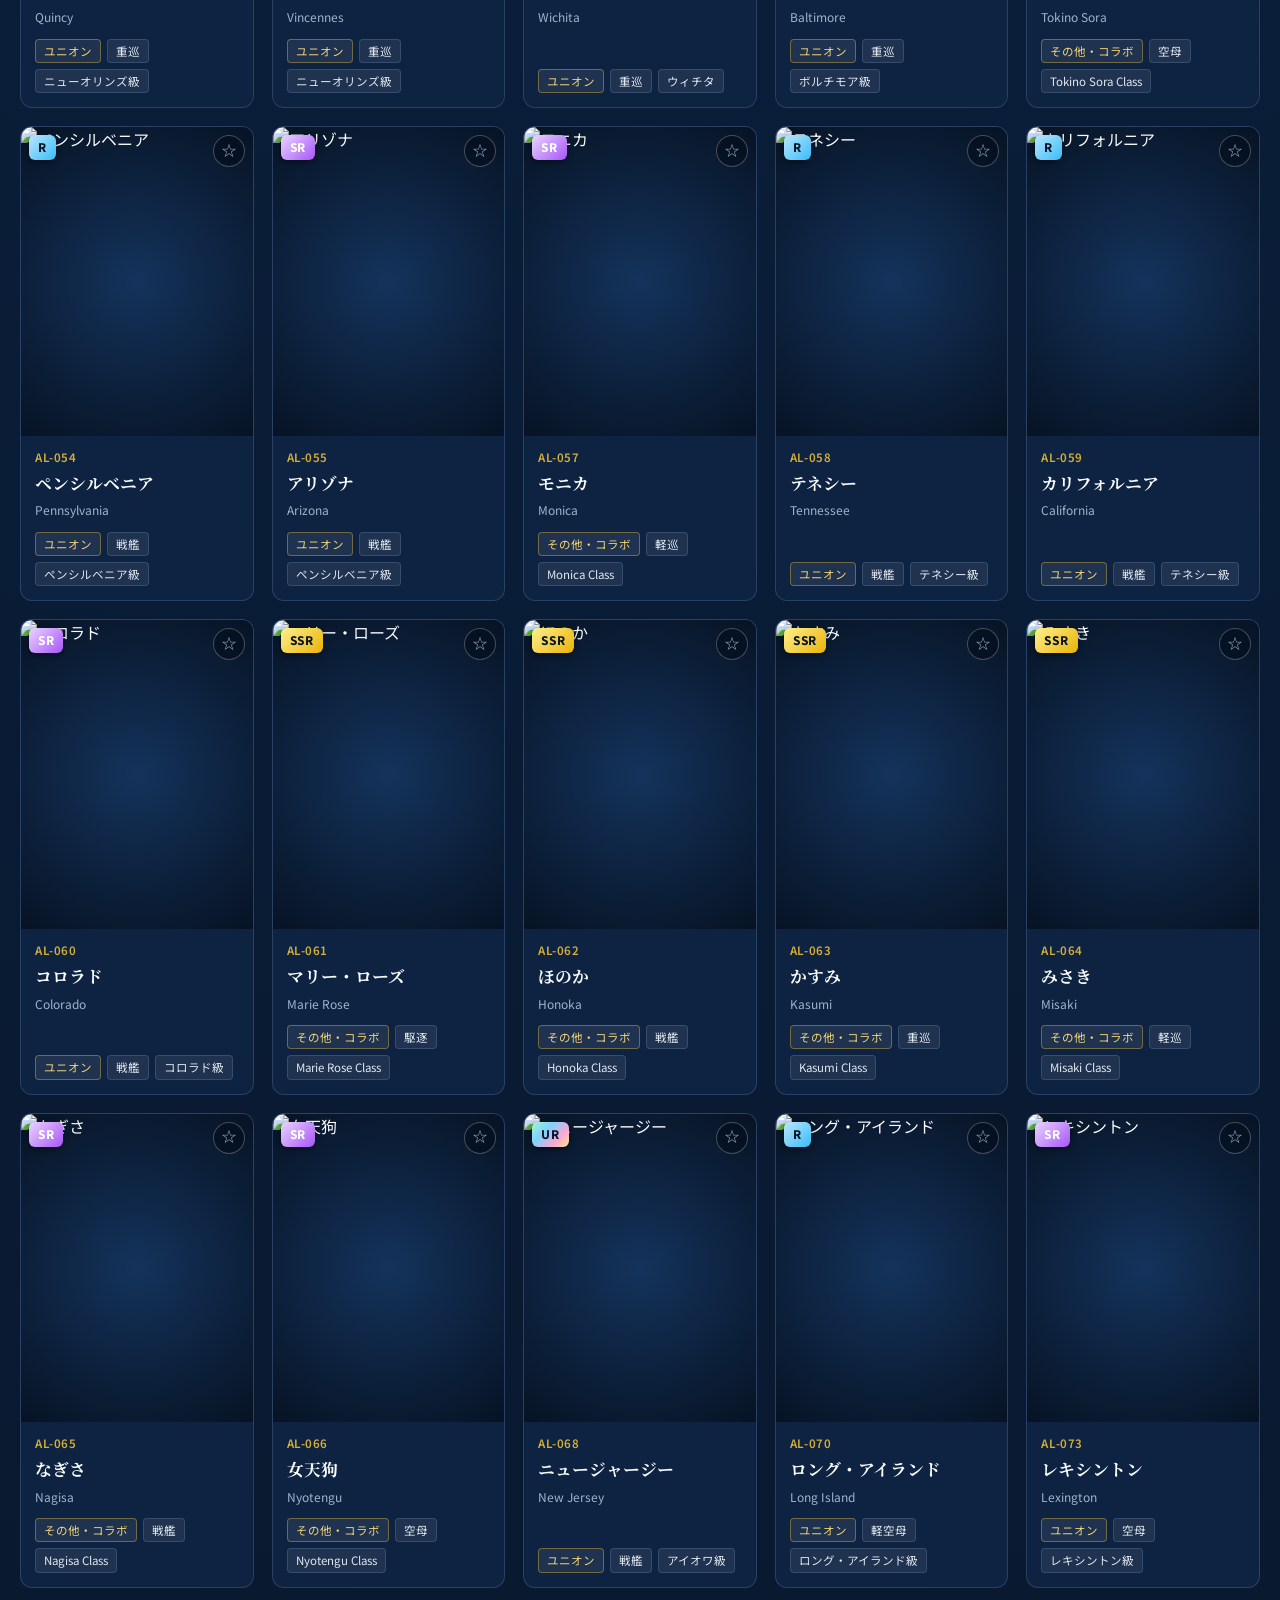
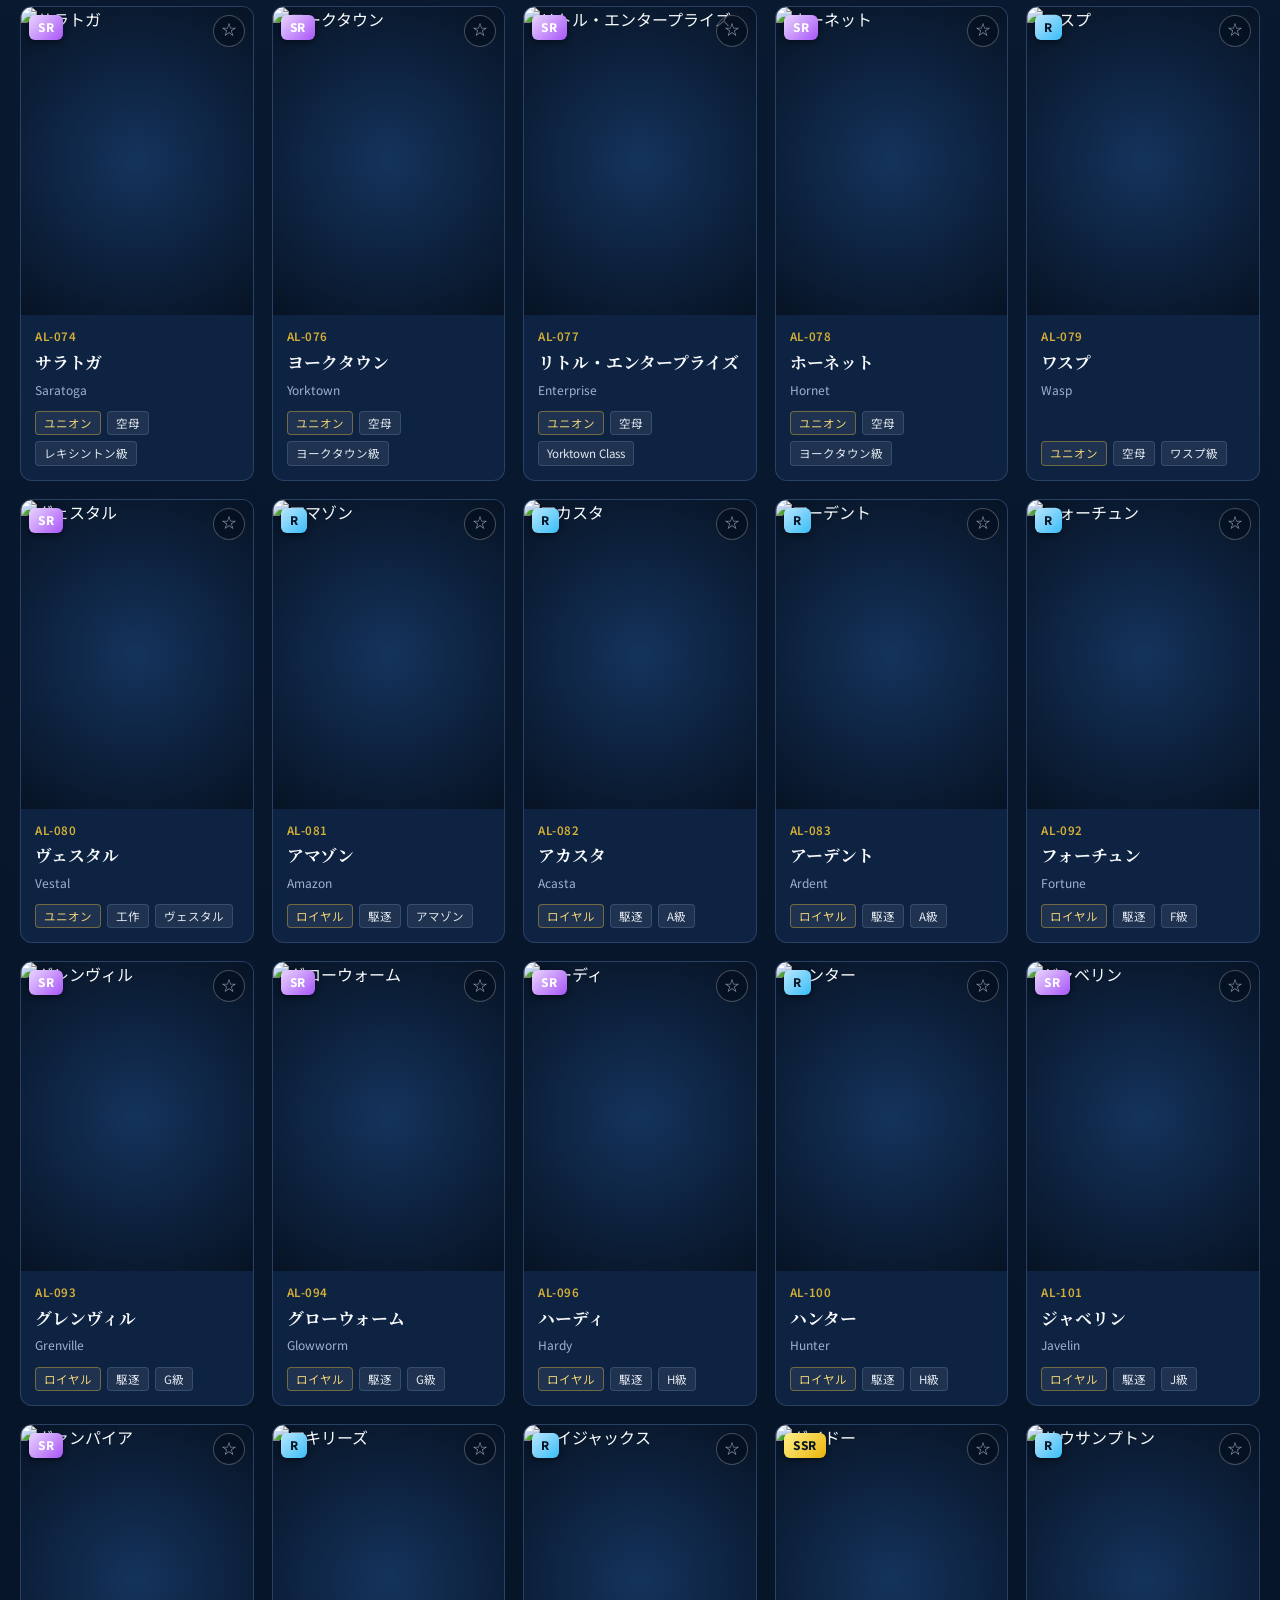
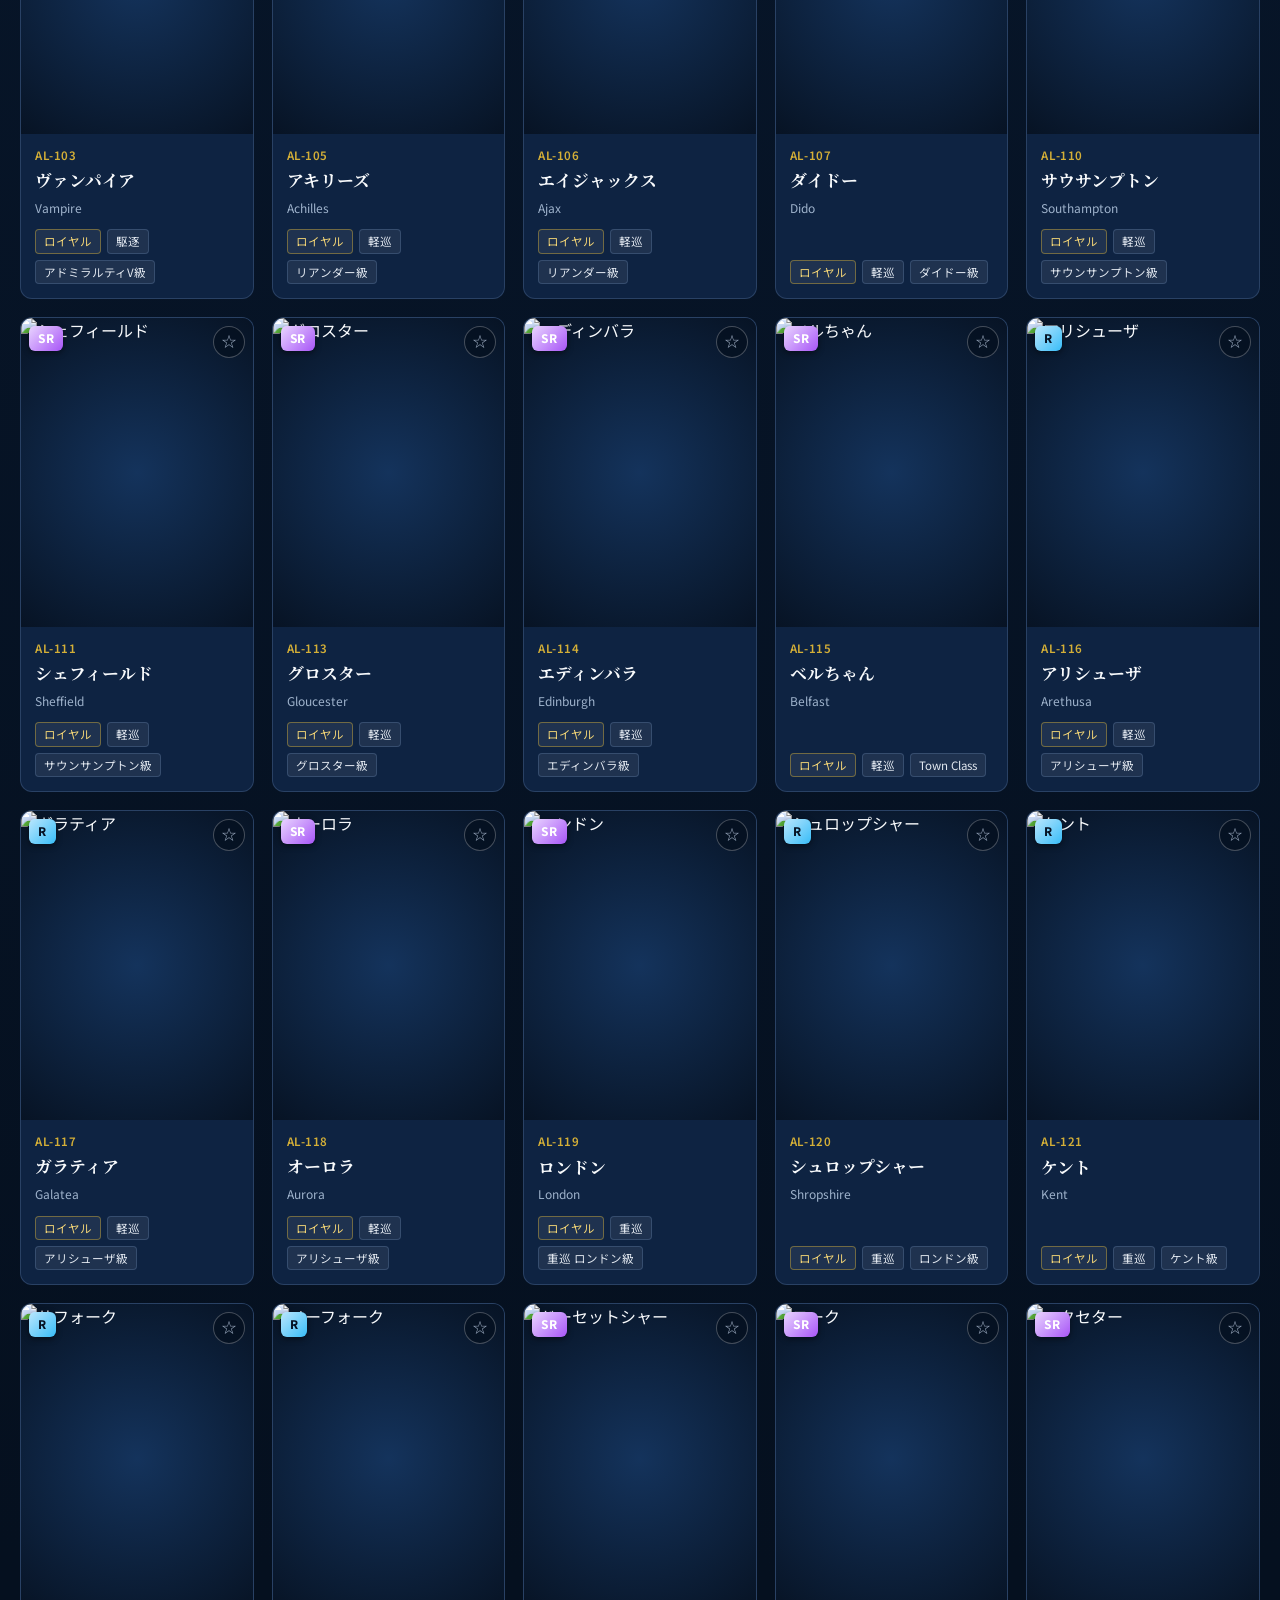
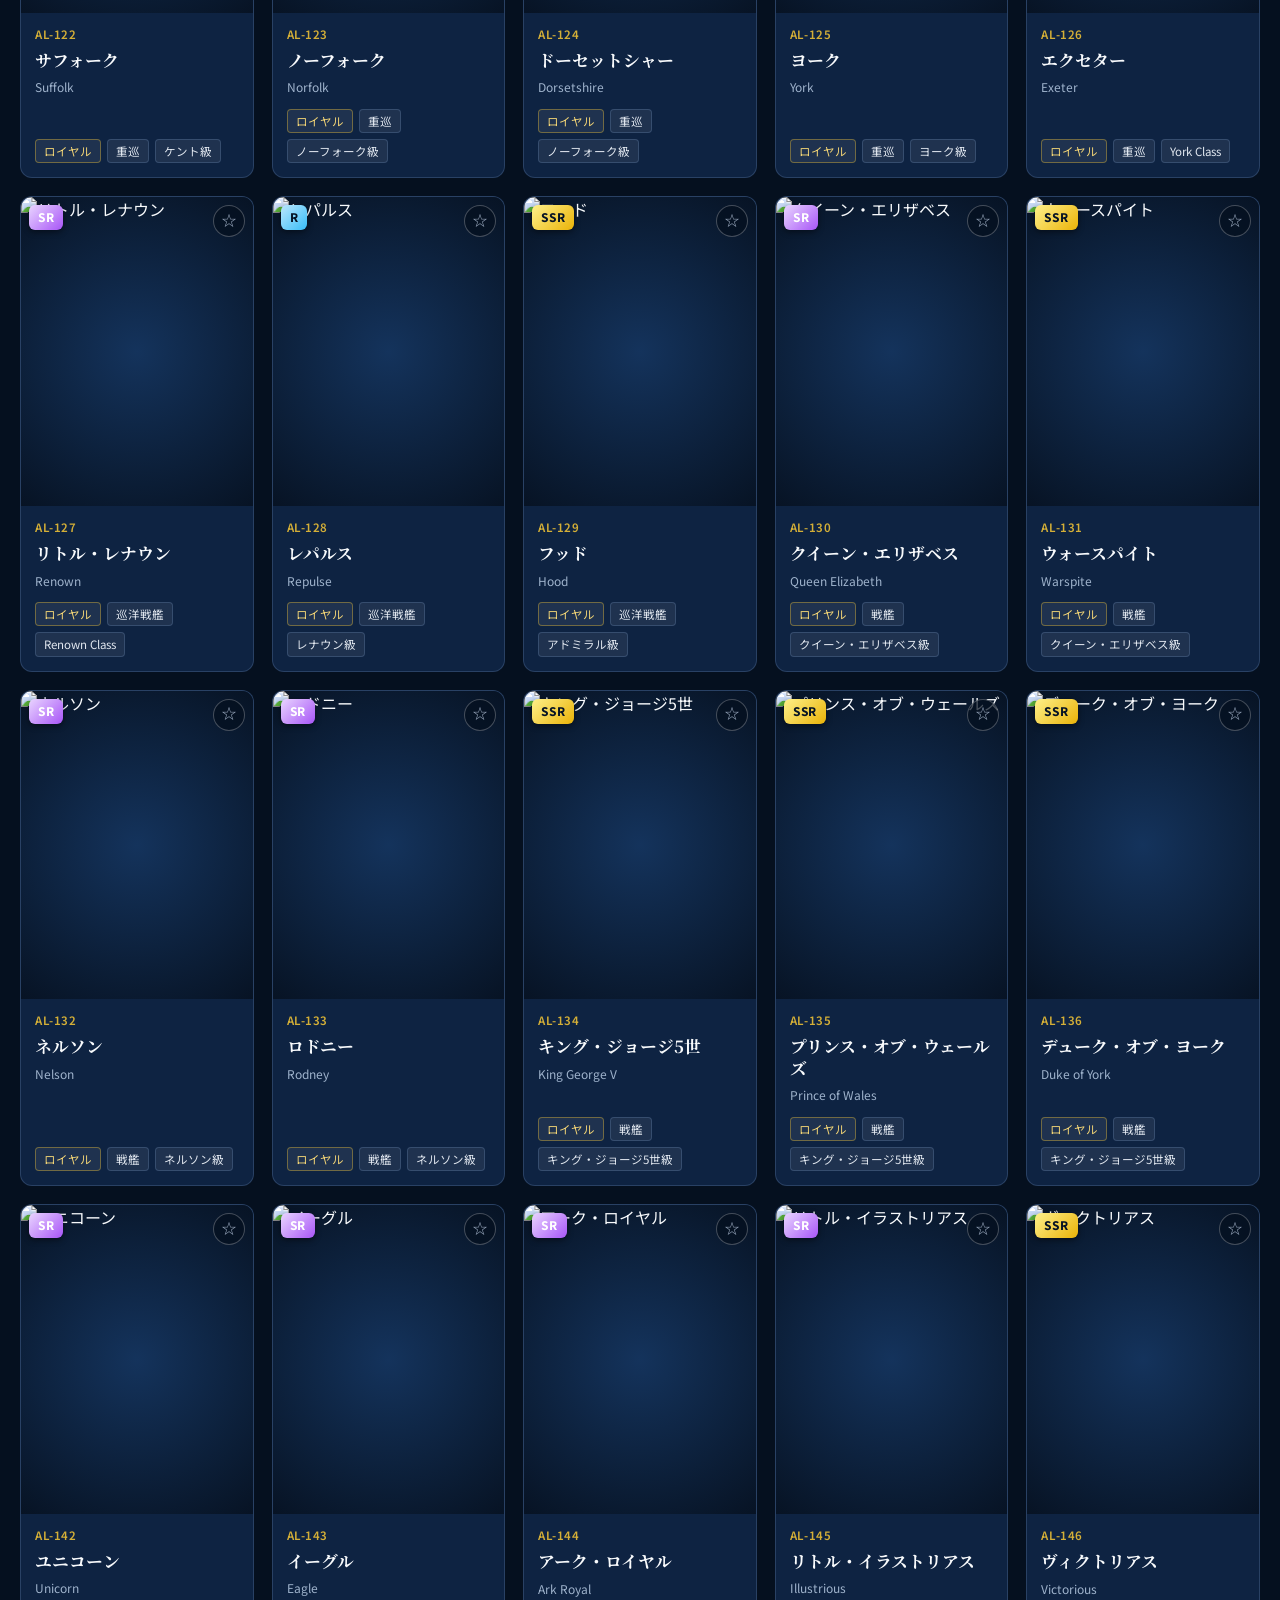
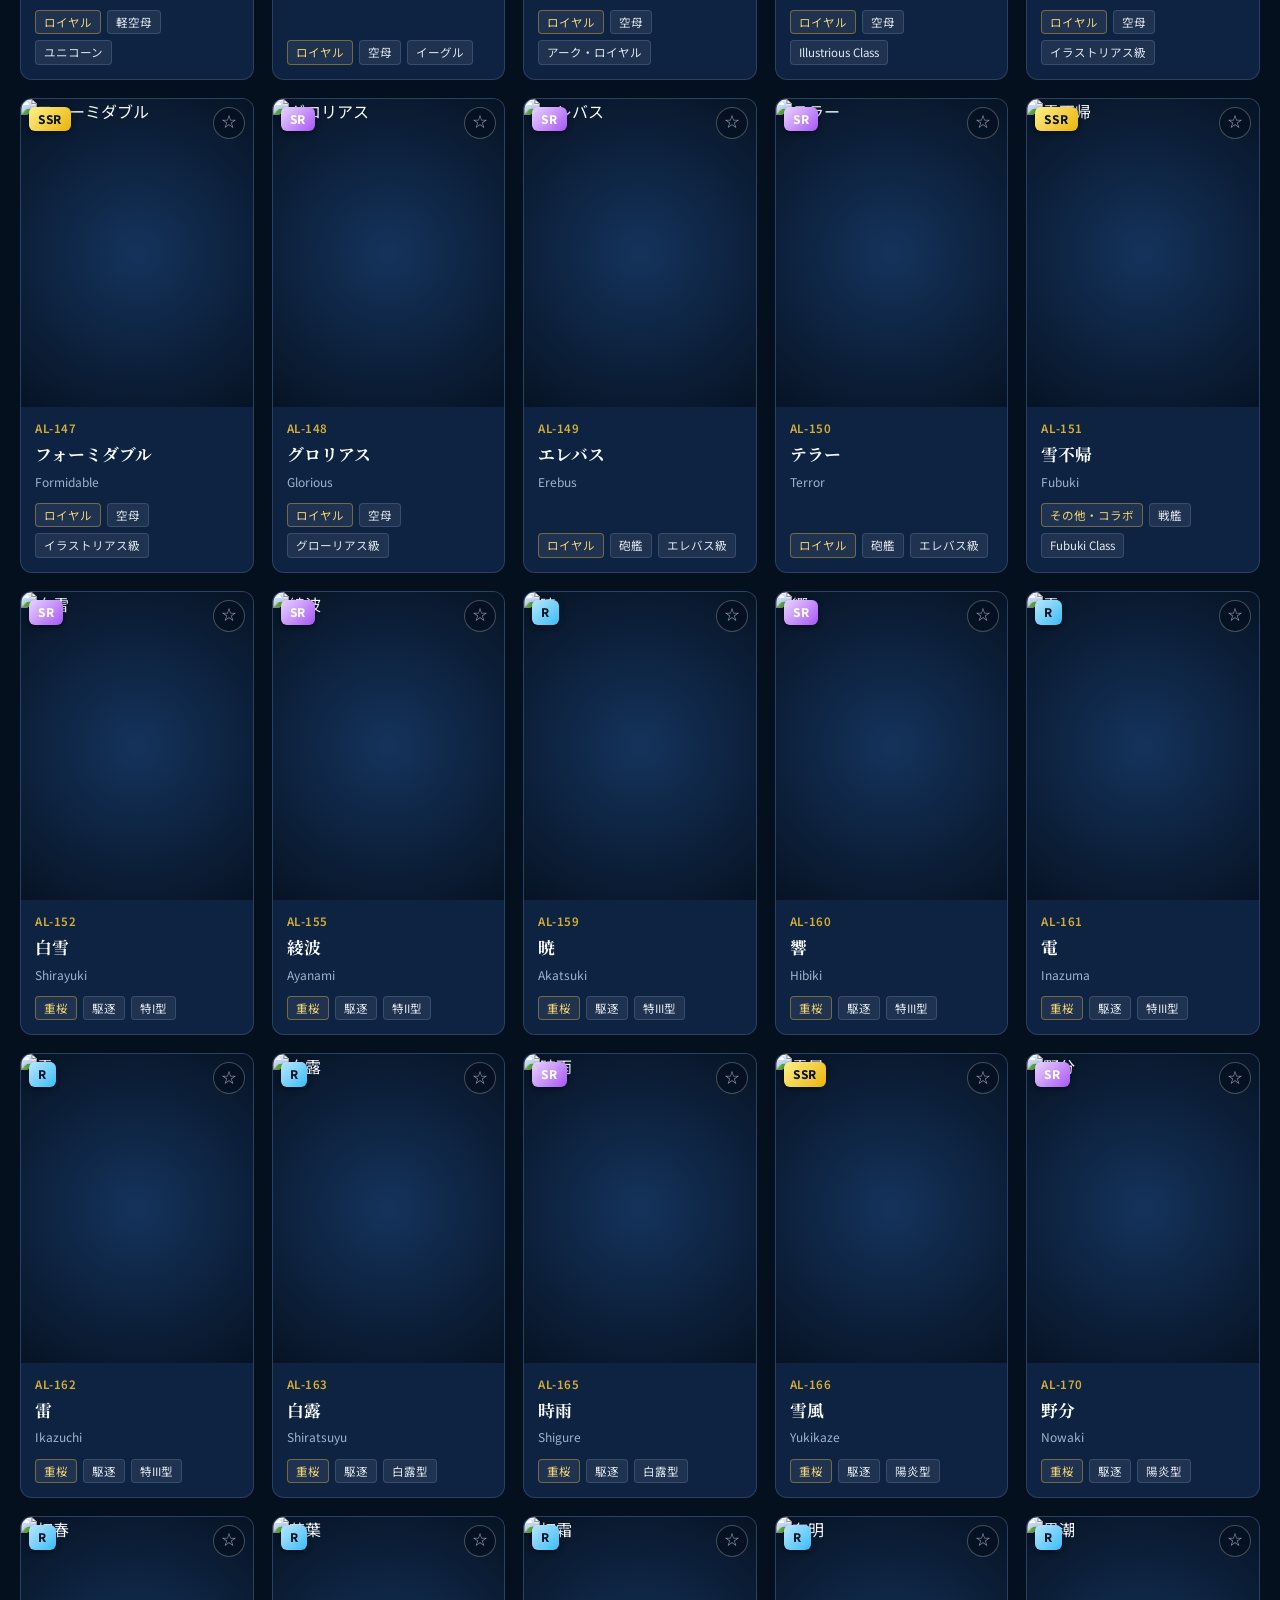
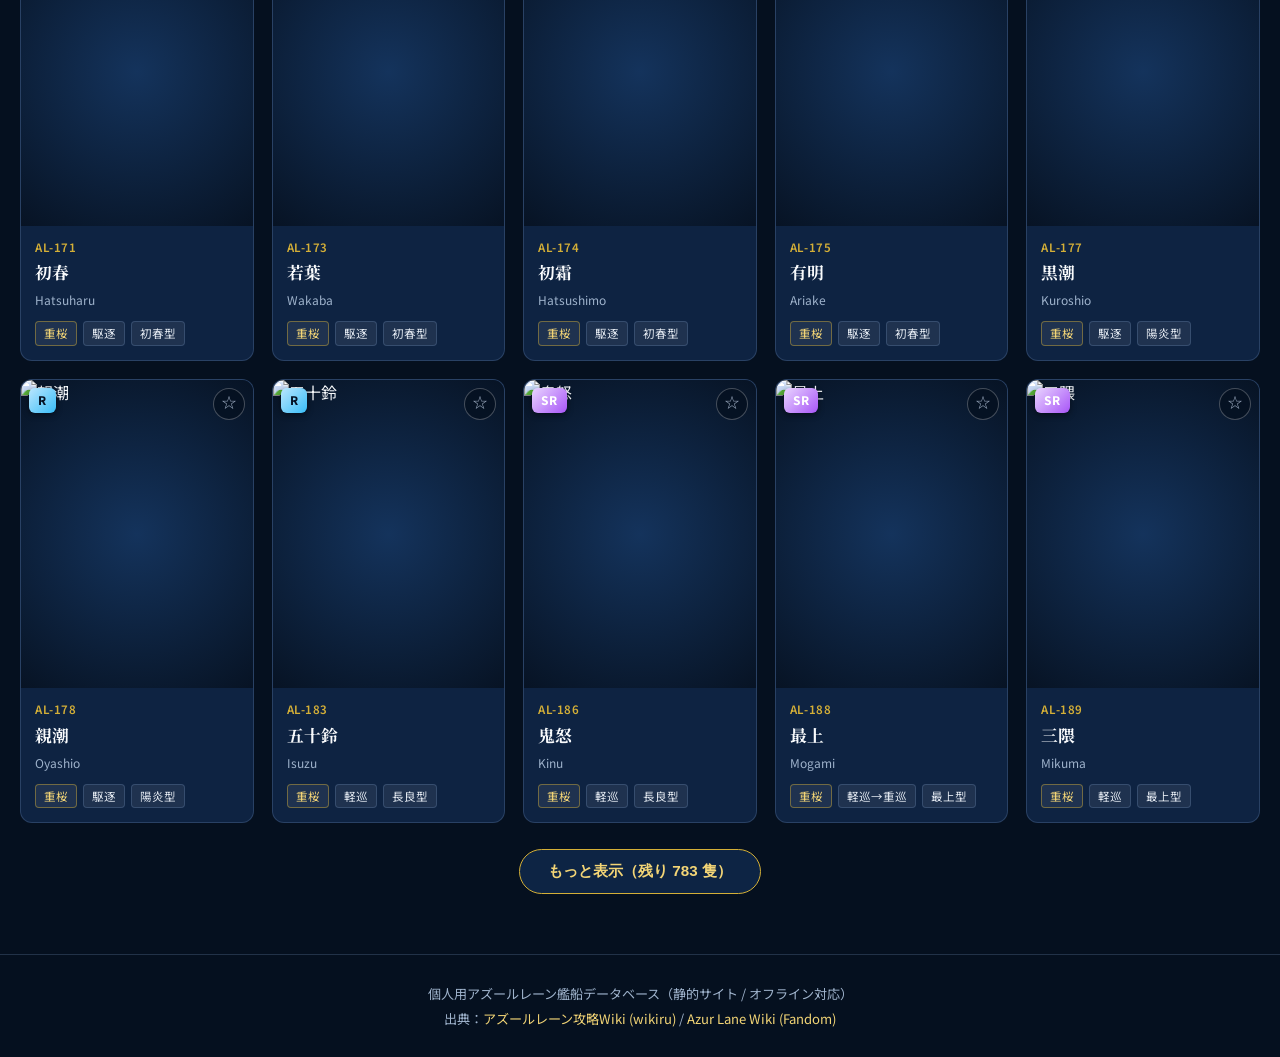
==== commit 5f79c6d3: "feat: expand catalog to all 903 ships (UR/DR/SSR/PR/SR/R/N, collab/META/Bulin)" ====
--- a/app/index.html
+++ b/app/index.html
@@ -58,6 +58,12 @@
             <option value="UR">UR（通常・計画DR）</option>
             <option value="DR">計画艦 DR のみ</option>
             <option value="UR_ONLY">通常 UR のみ</option>
+            <option value="SSR">SSR（通常・計画PR）</option>
+            <option value="PR">計画艦 PR のみ</option>
+            <option value="SSR_ONLY">通常 SSR のみ</option>
+            <option value="SR">SR</option>
+            <option value="R">R</option>
+            <option value="N">N</option>
           </select>
         </label>
 
@@ -101,6 +107,9 @@
     </section>
 
     <section id="shipGrid" class="ship-grid" aria-live="polite"></section>
+    <div id="loadMoreWrap" class="load-more-wrap hidden">
+      <button type="button" id="loadMoreBtn" class="btn-load-more">もっと表示</button>
+    </div>
     <div id="emptyState" class="empty-state hidden">
       <p>条件に一致する艦船が見つかりませんでした。</p>
     </div>
--- a/app/style.css
+++ b/app/style.css
@@ -409,6 +409,49 @@
   border: 1px solid #fff;
 }
 
+.rarity-ssr {
+  background: linear-gradient(135deg, #fef08a 0%, #eab308 100%);
+}
+
+.rarity-pr {
+  background: linear-gradient(135deg, #fde047 0%, #f59e0b 100%);
+  border: 1px solid #7dd3fc;
+}
+
+.rarity-sr {
+  background: linear-gradient(135deg, #e9d5ff 0%, #a855f7 100%);
+  color: #fff;
+}
+
+.rarity-r {
+  background: linear-gradient(135deg, #bae6fd 0%, #38bdf8 100%);
+}
+
+.rarity-n {
+  background: linear-gradient(135deg, #e2e8f0 0%, #94a3b8 100%);
+}
+
+.load-more-wrap {
+  text-align: center;
+  margin-top: 26px;
+}
+
+.btn-load-more {
+  padding: 11px 28px;
+  border-radius: 999px;
+  border: 1.5px solid var(--gold);
+  background: #0d2444;
+  color: var(--gold-bright);
+  font-size: 0.95rem;
+  font-weight: 700;
+  cursor: pointer;
+  transition: all 0.2s;
+}
+
+.btn-load-more:hover {
+  background: rgba(212, 175, 55, 0.22);
+}
+
 .card-body {
   padding: 12px 14px 14px;
   display: flex;
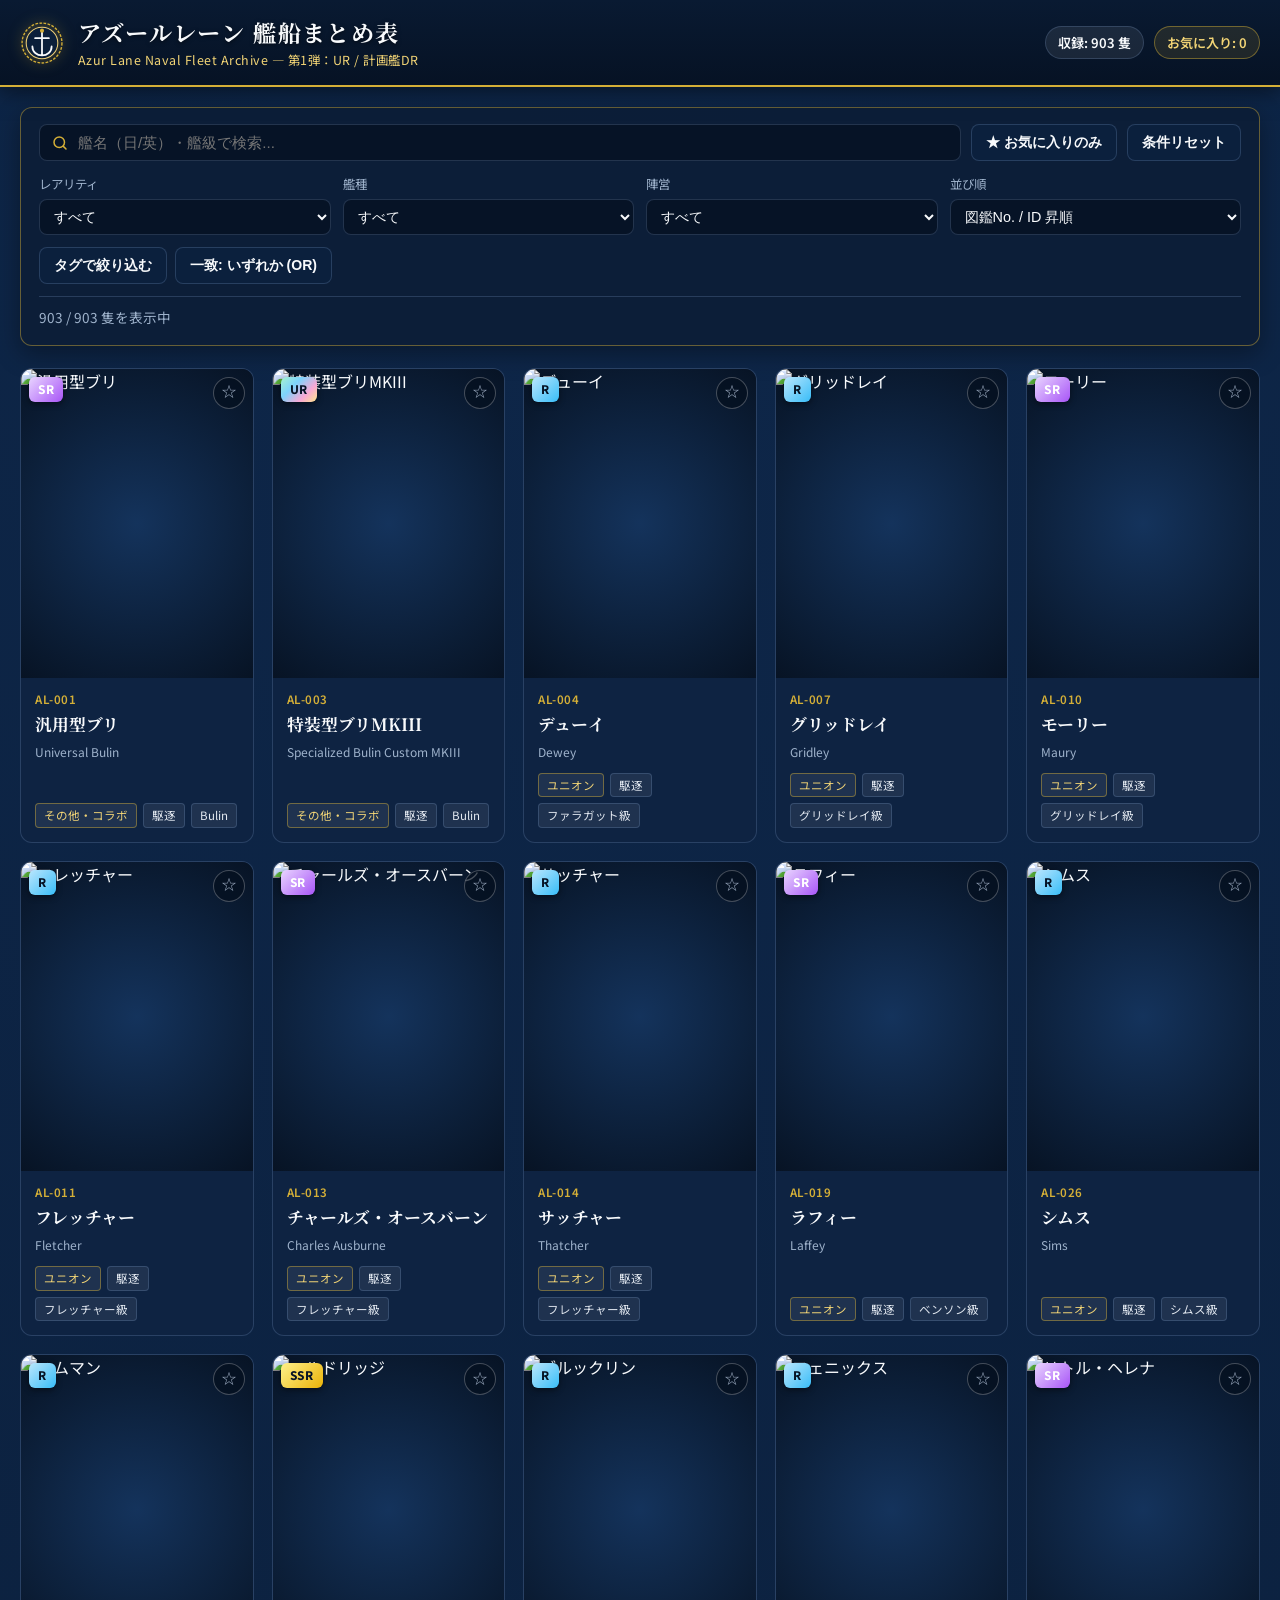
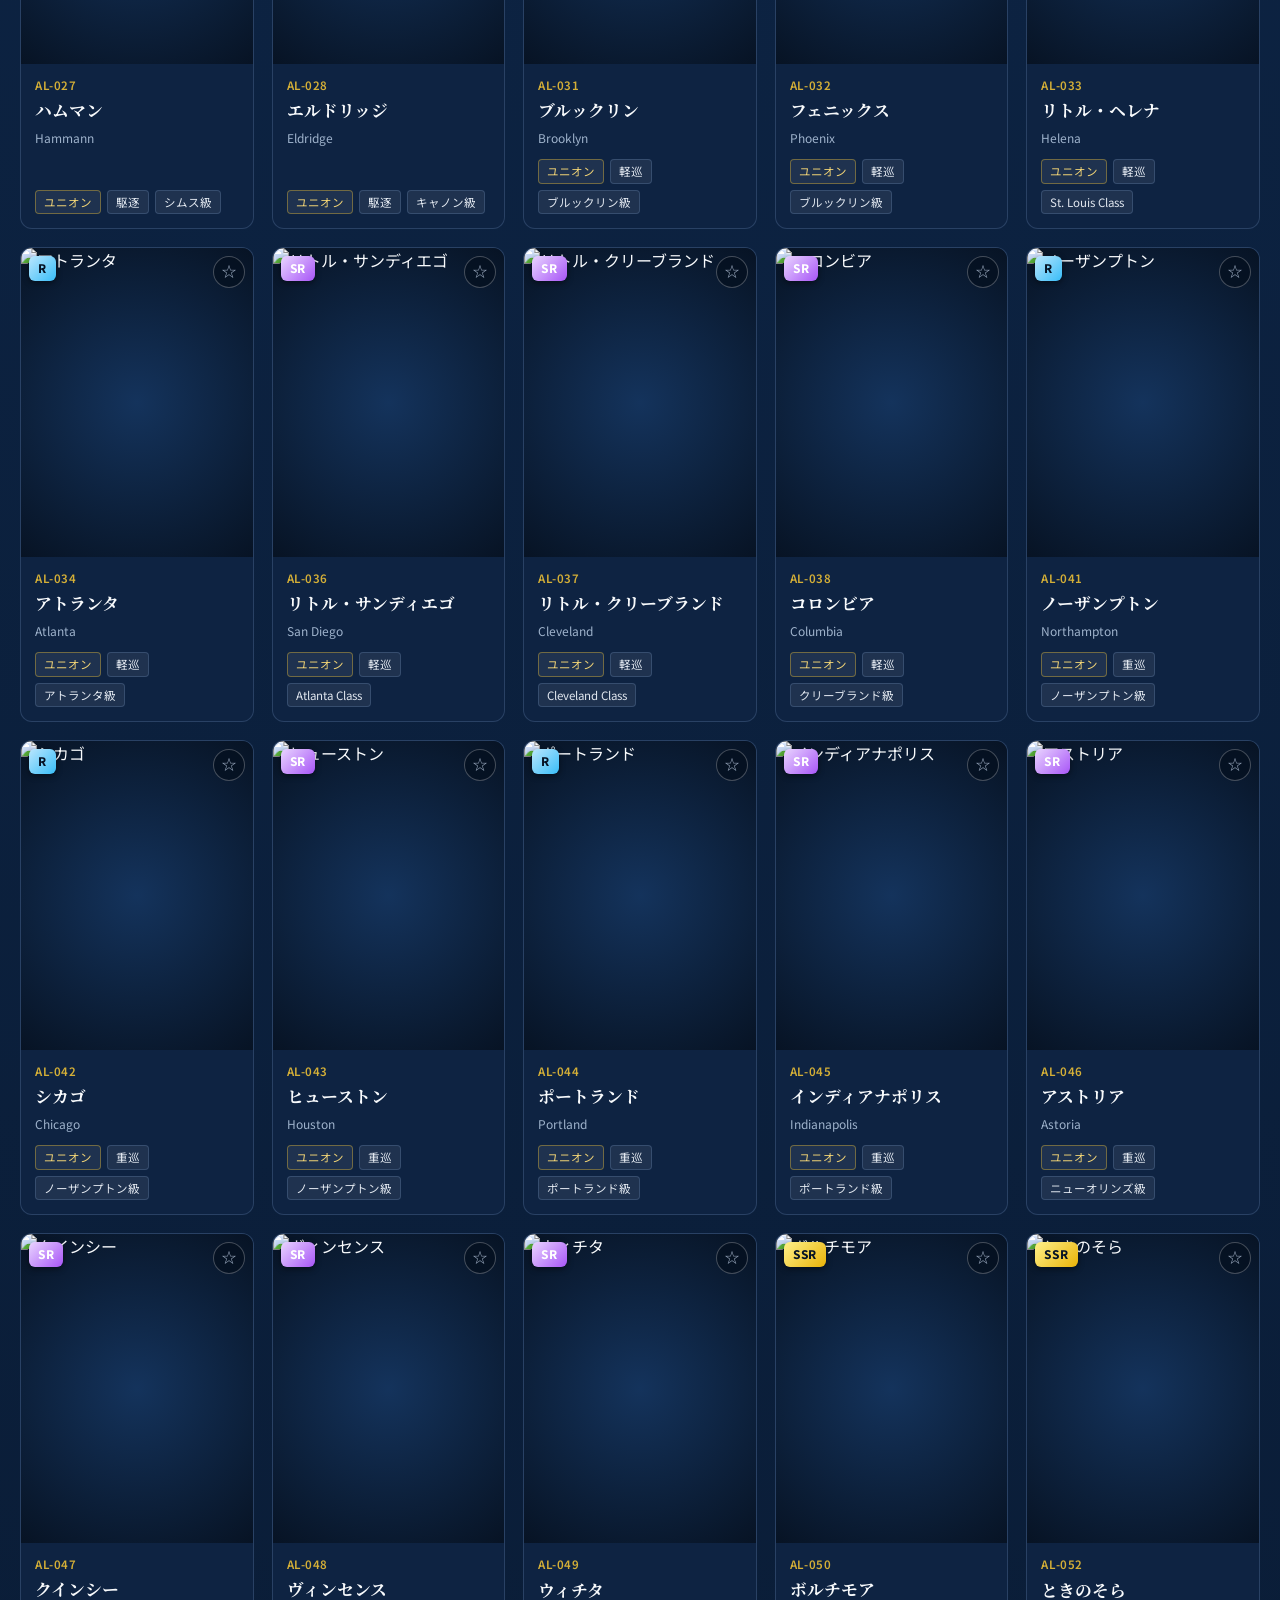
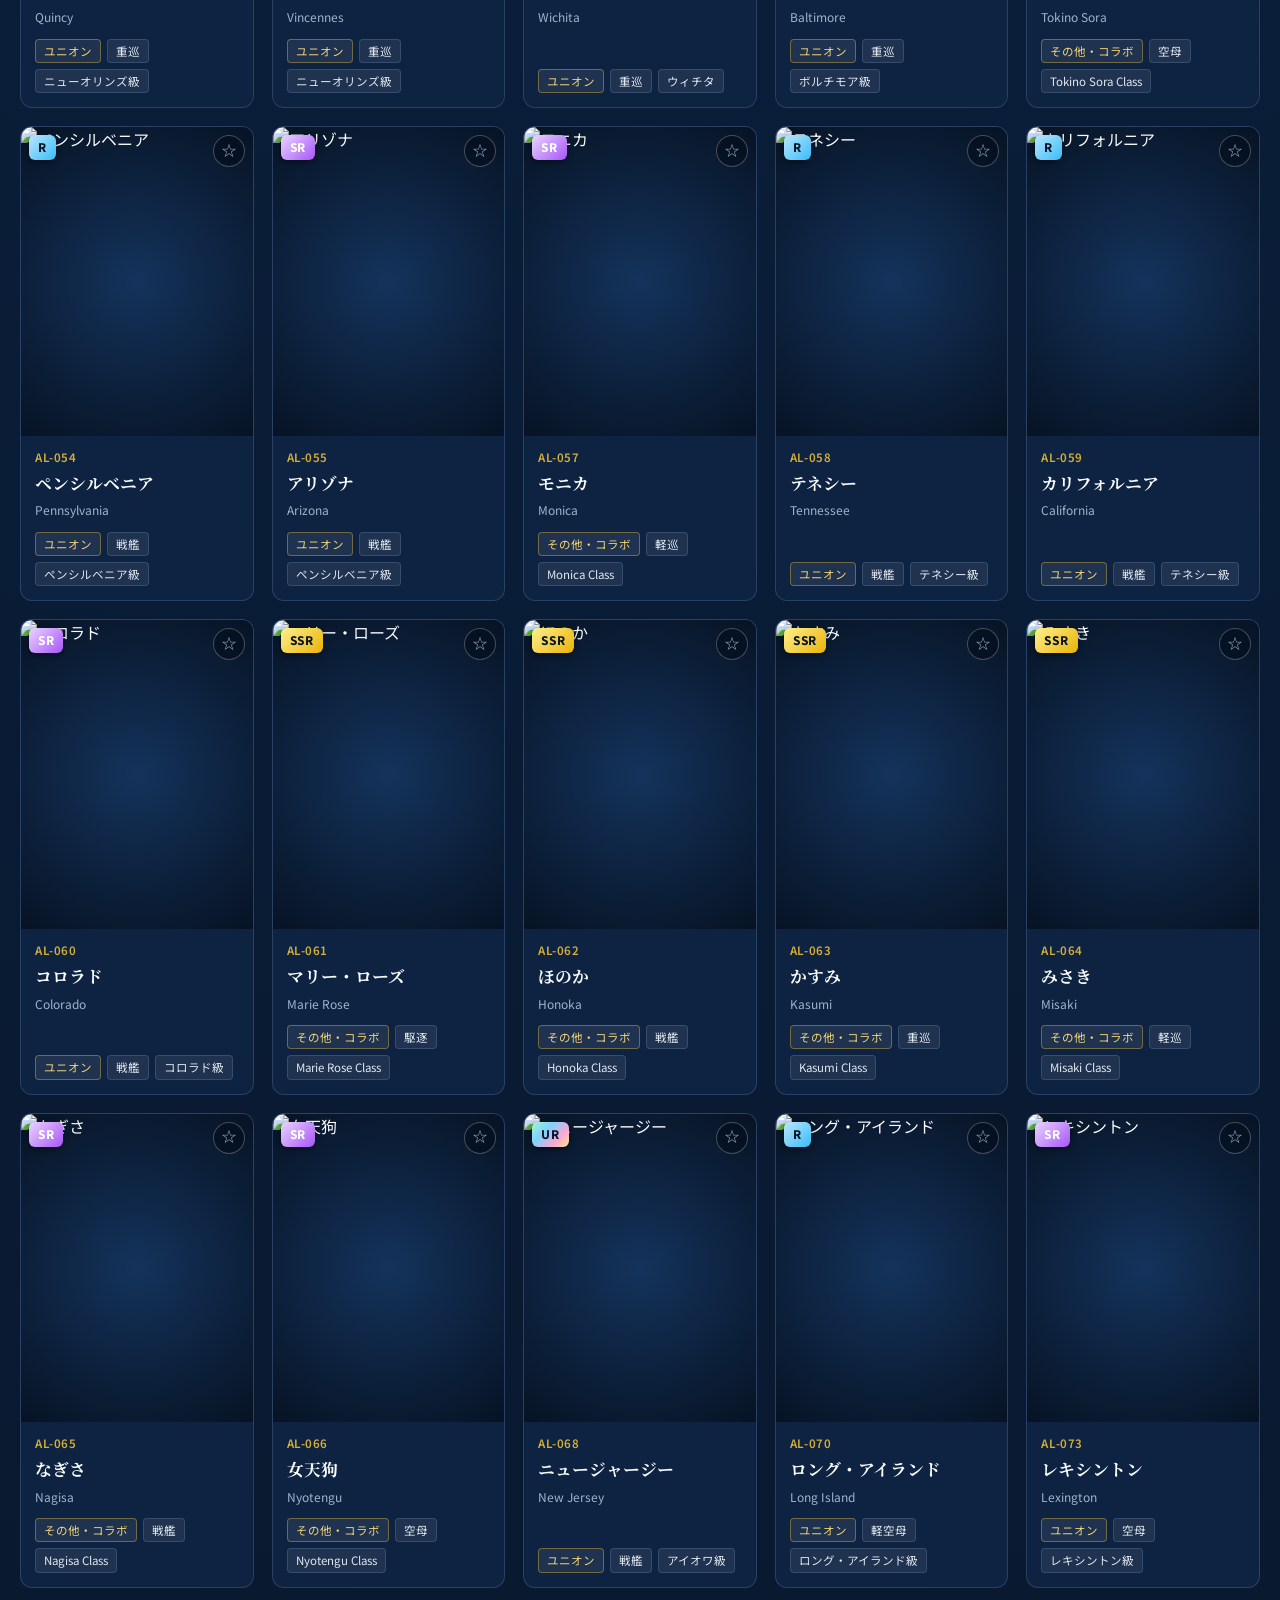
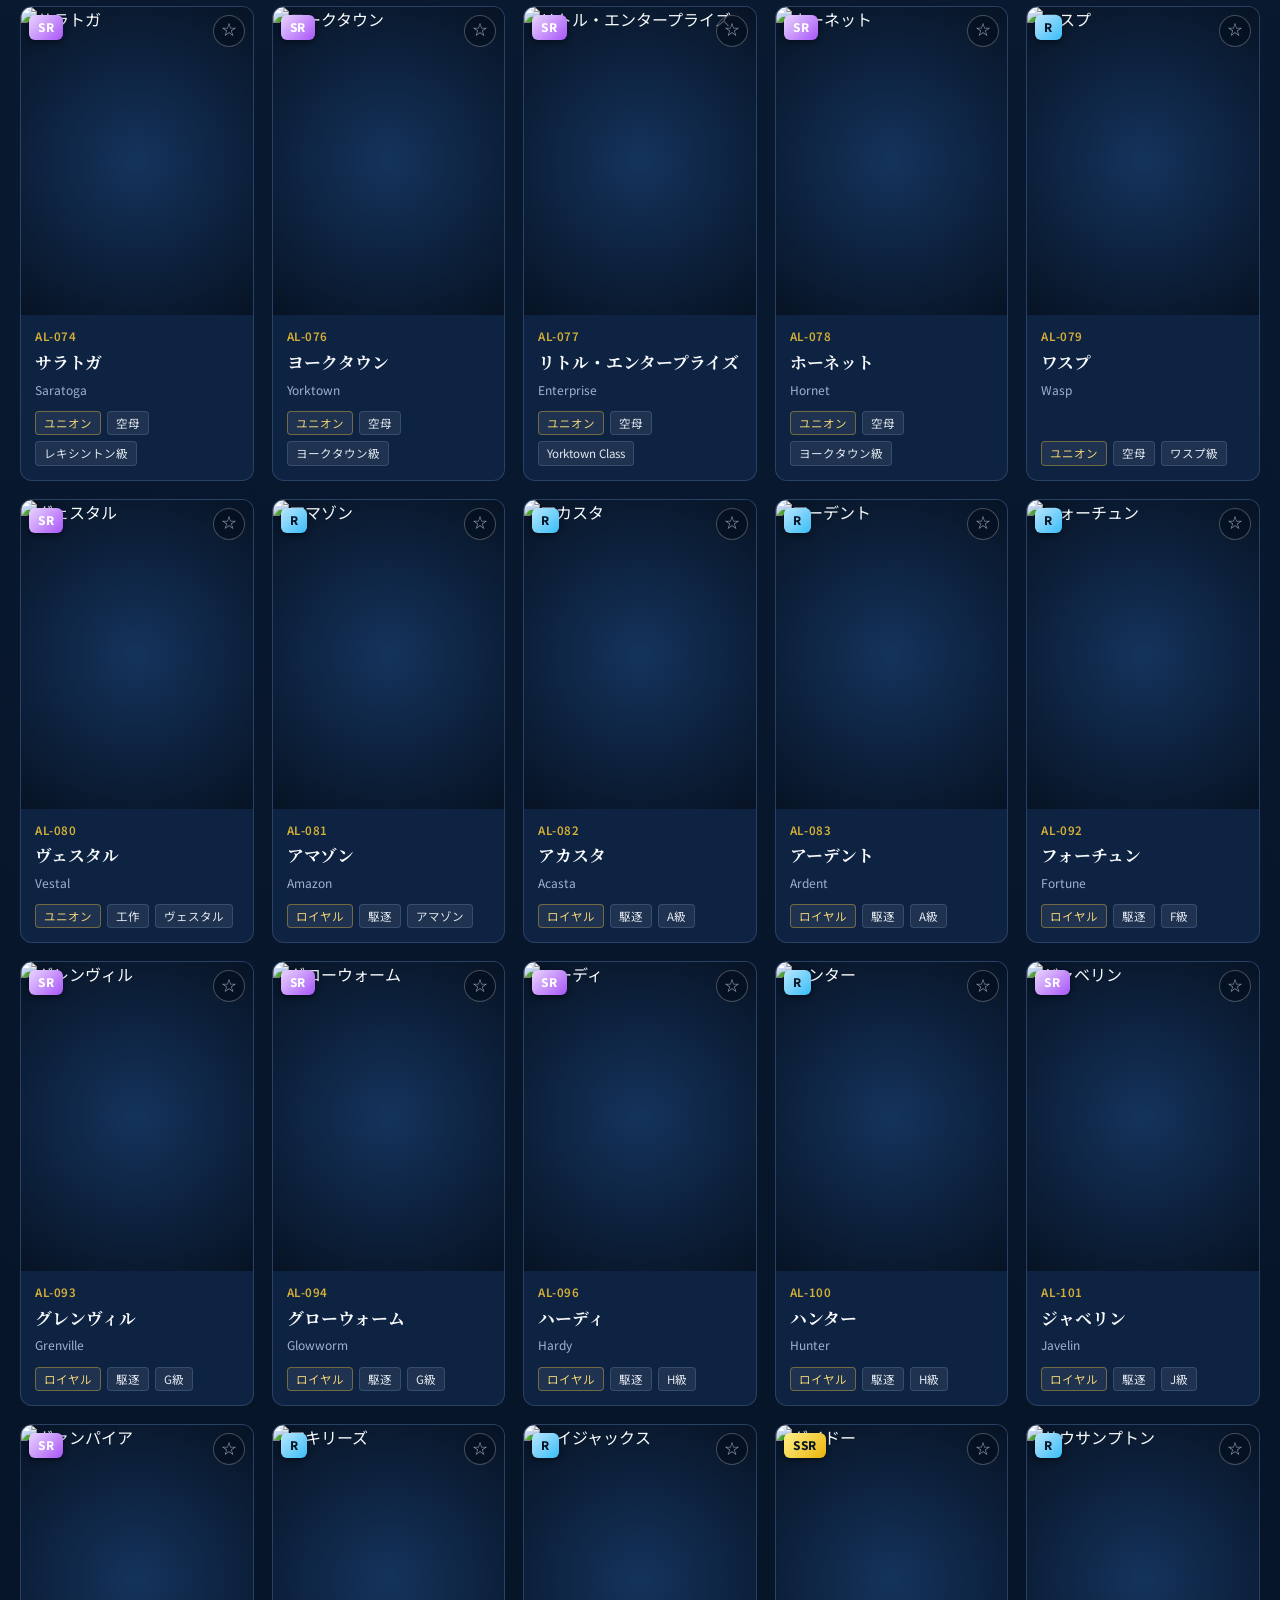
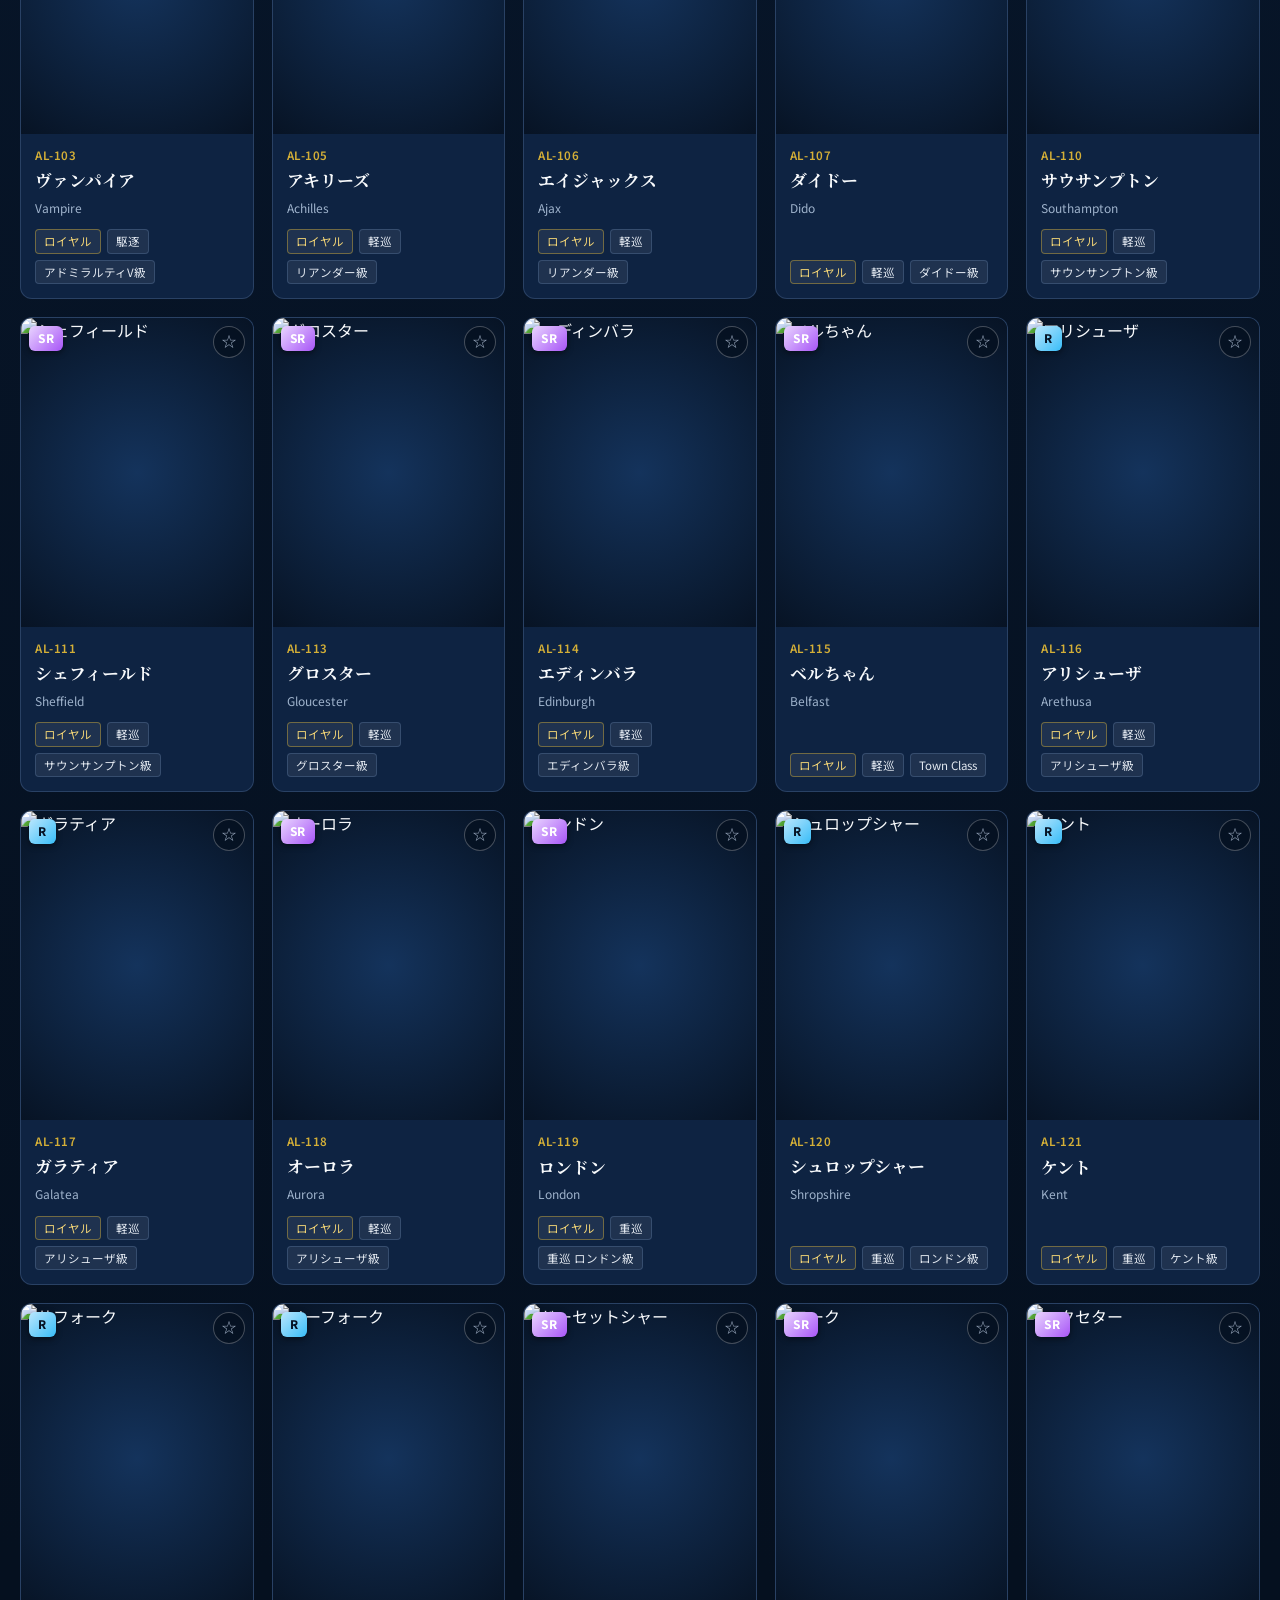
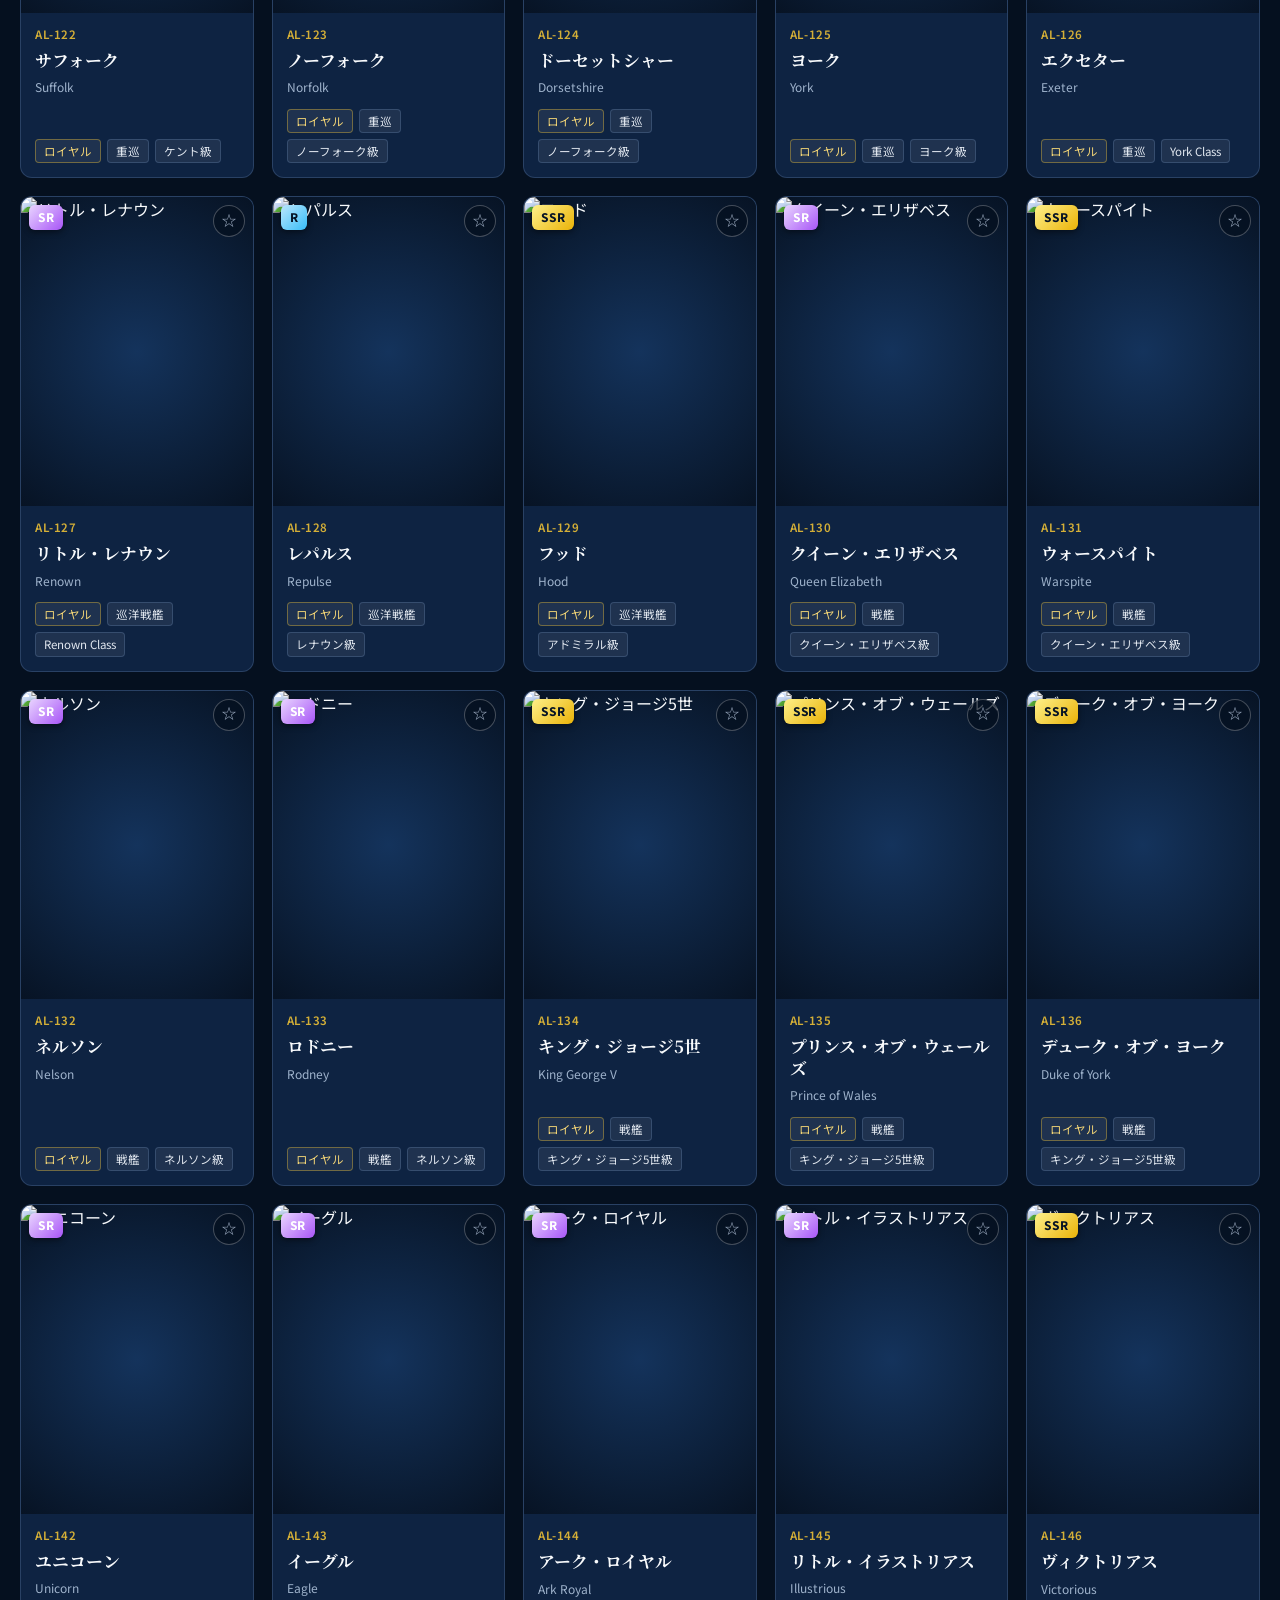
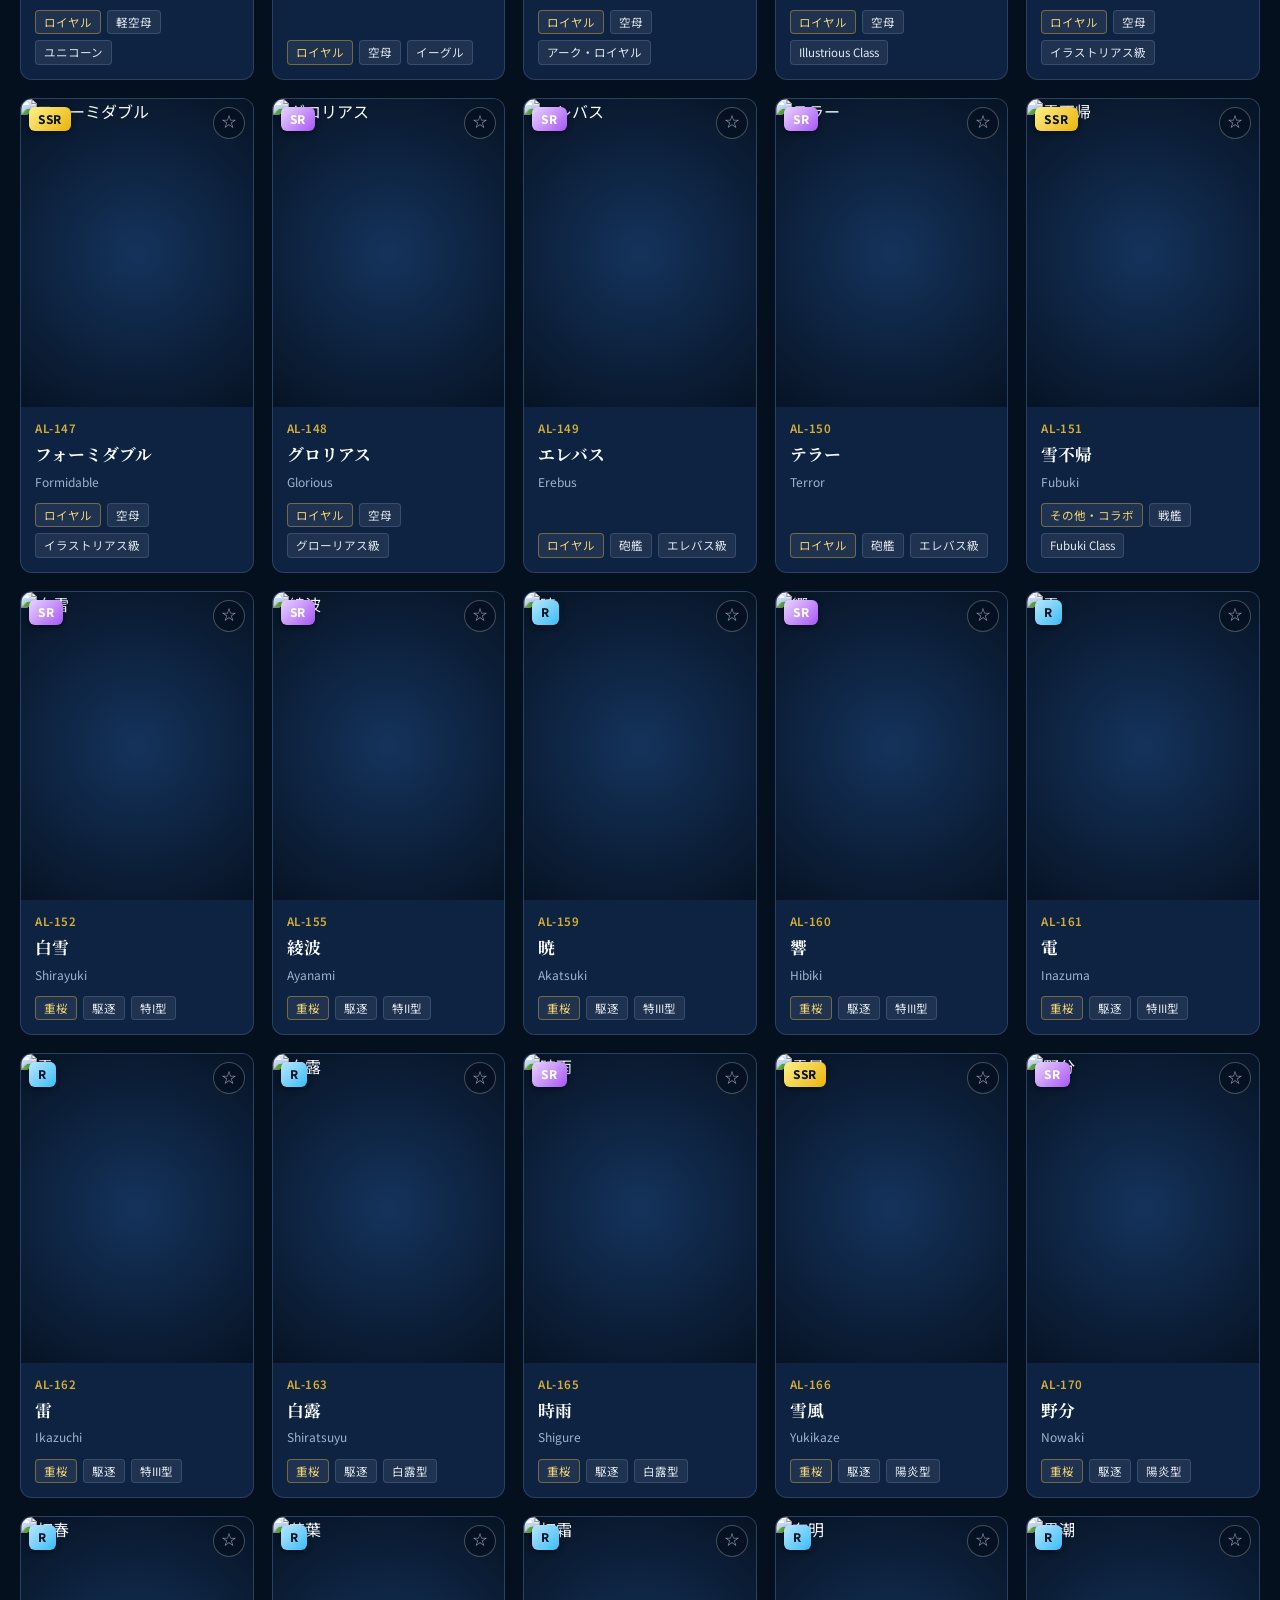
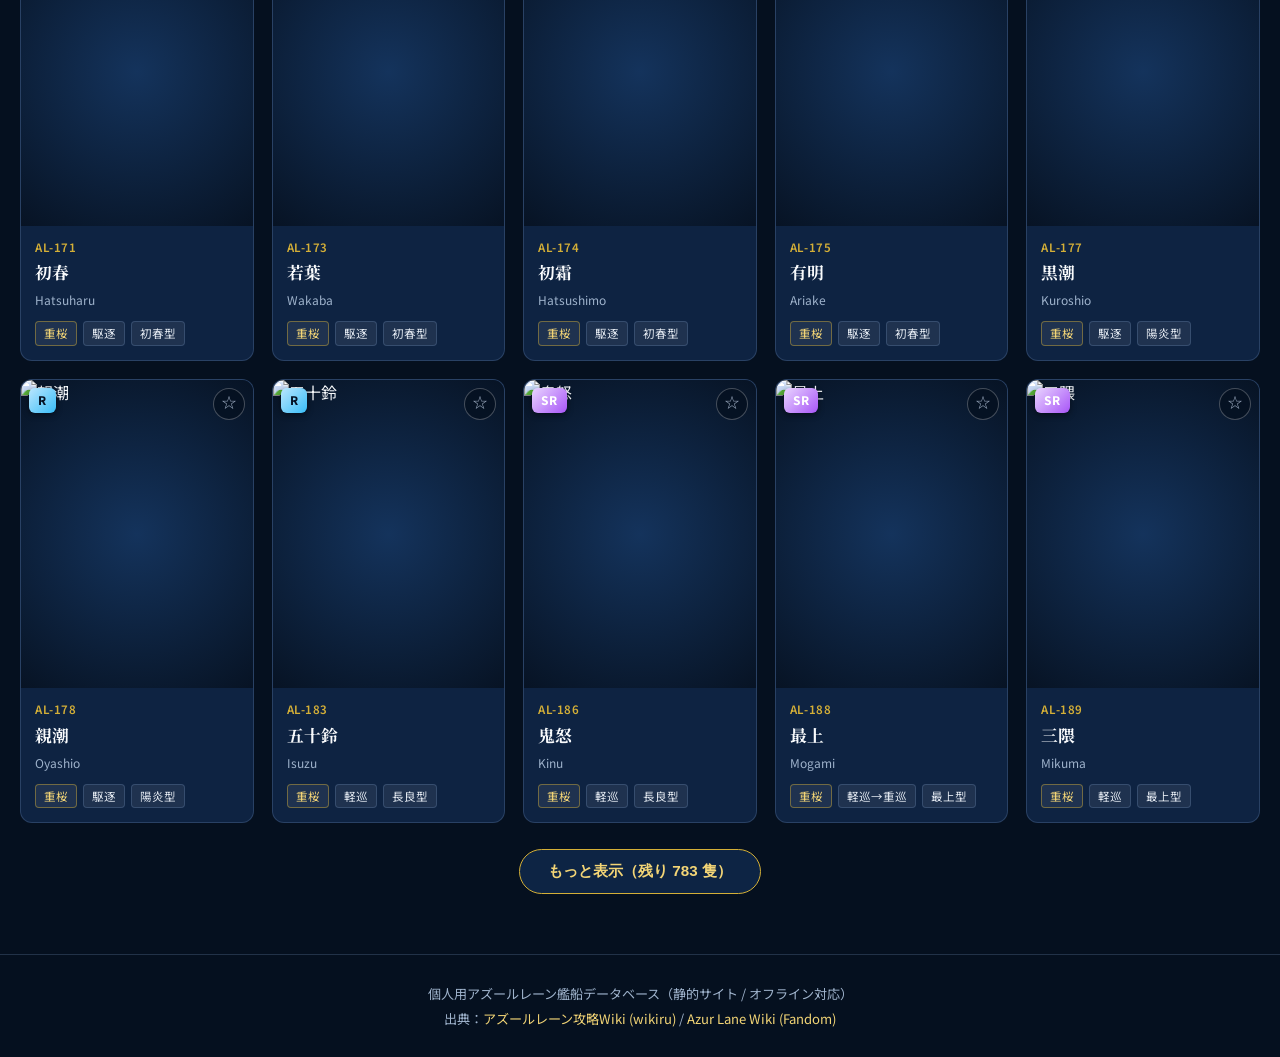
==== commit 56036e85: "fix: default multi-tag filter to OR matching with OR/AND toggle" ====
--- a/app/index.html
+++ b/app/index.html
@@ -96,6 +96,7 @@
           <button type="button" id="tagToggleBtn" class="btn-toggle" aria-expanded="false">
             タグで絞り込む <span id="selectedTagCountBadge" class="tag-count-badge hidden">0</span>
           </button>
+          <button type="button" id="tagMatchModeBtn" class="btn-secondary" title="複数タグ選択時の一致条件を切り替え">一致: いずれか (OR)</button>
           <button type="button" id="clearTagsBtn" class="btn-secondary hidden">選択タグを解除</button>
         </div>
         <div id="tagFilterPanel" class="tag-filter-panel hidden"></div>
